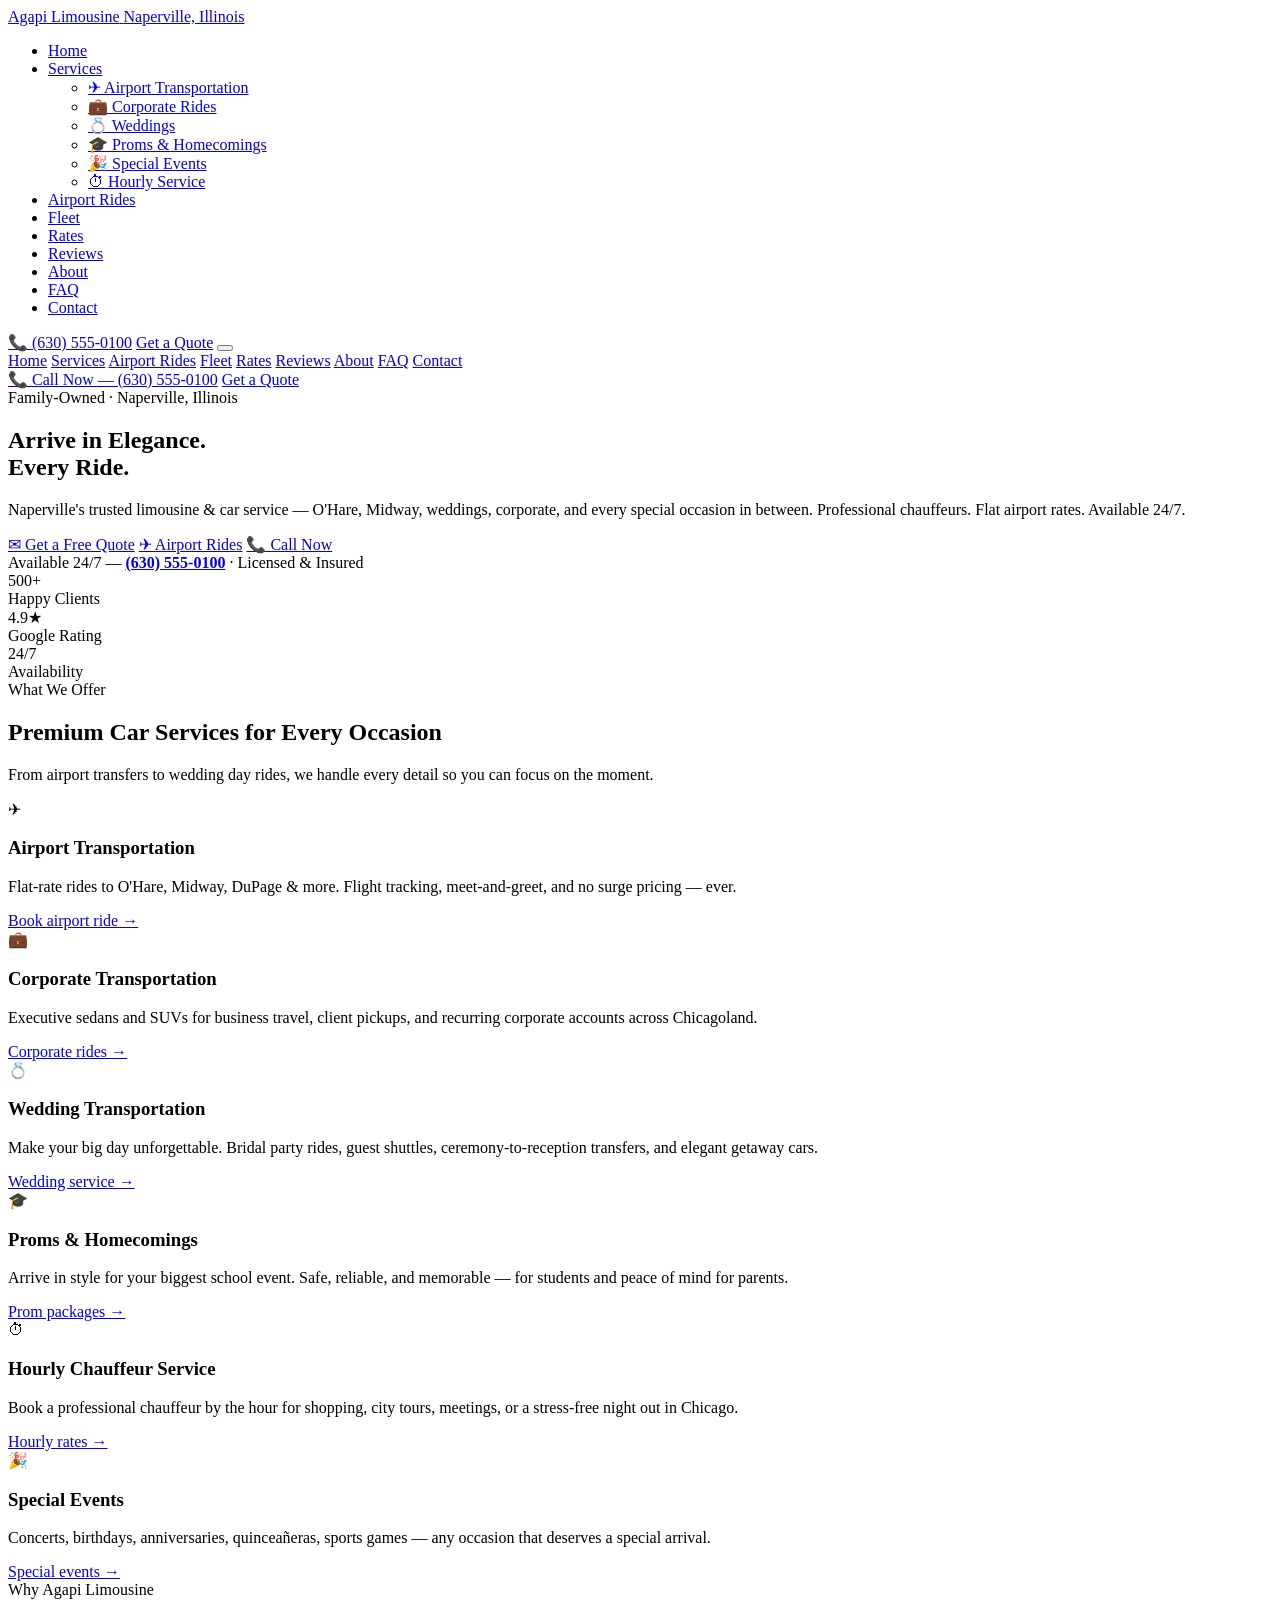
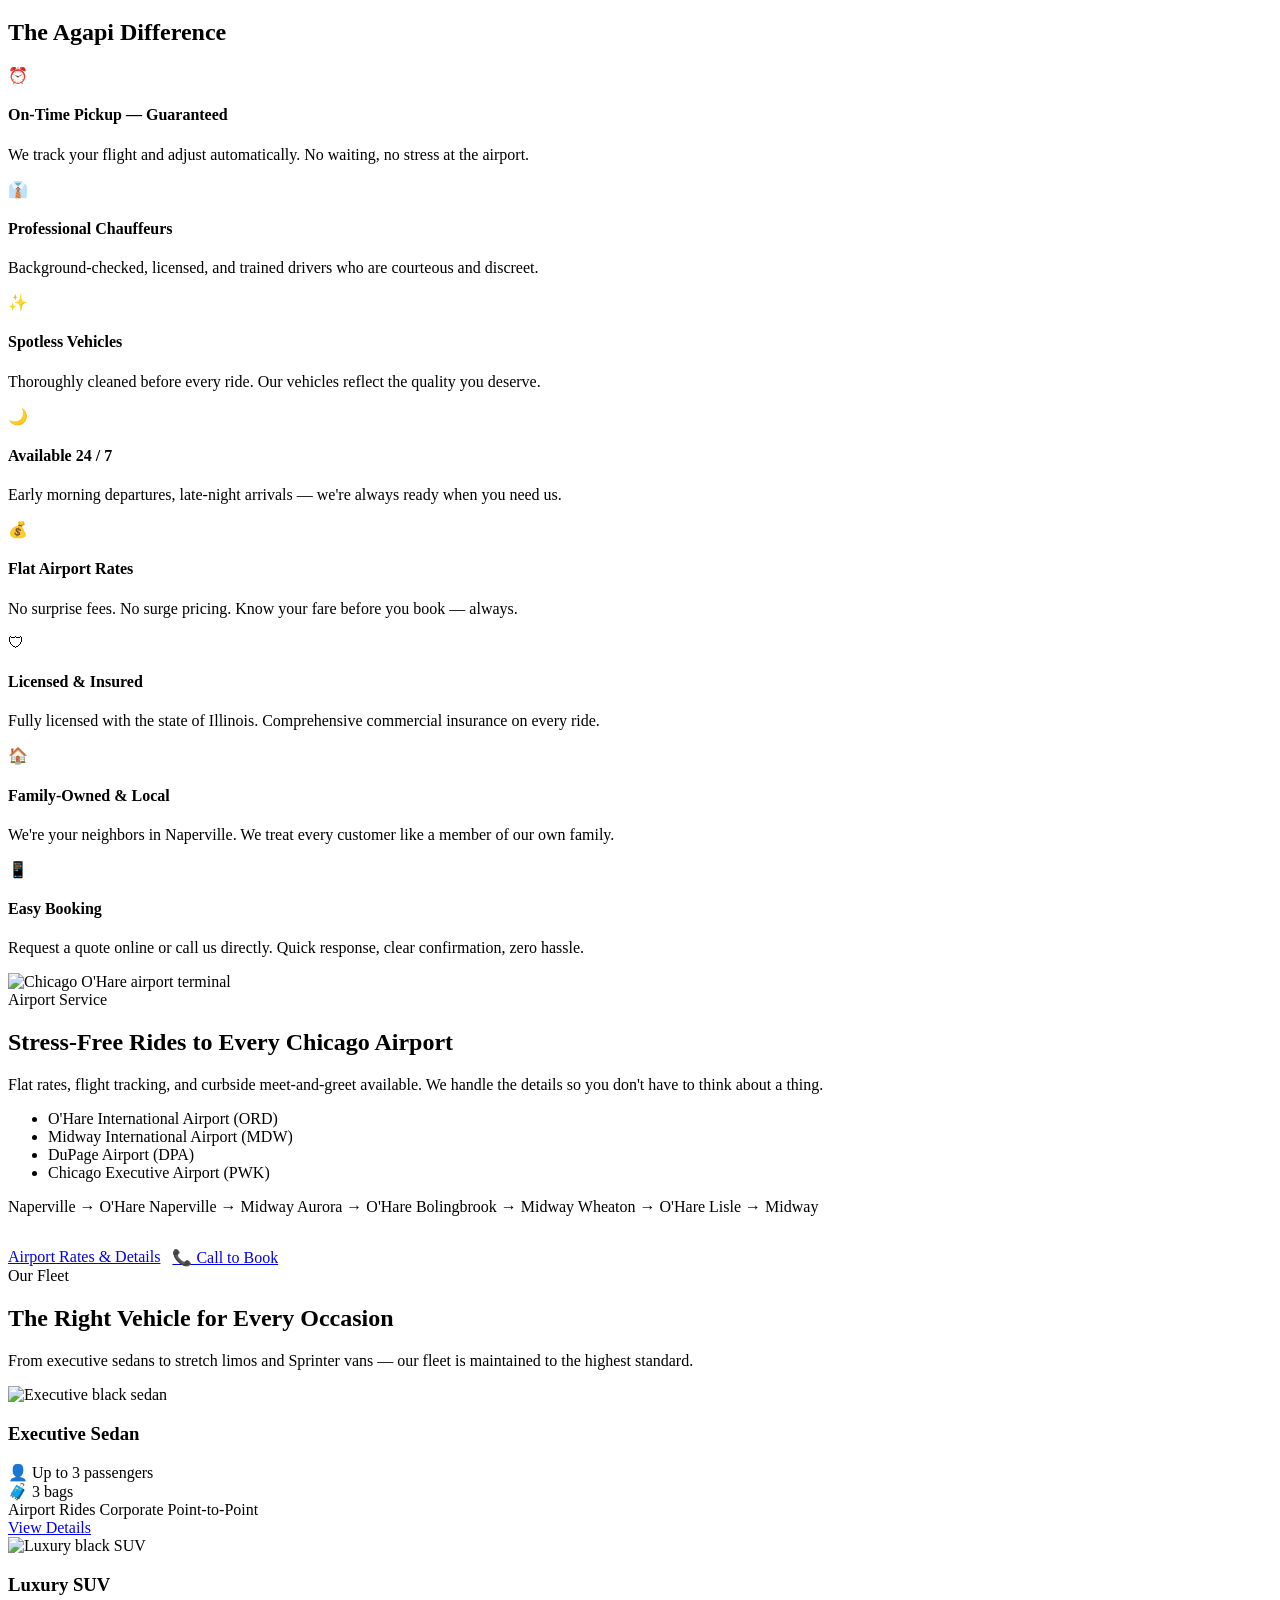
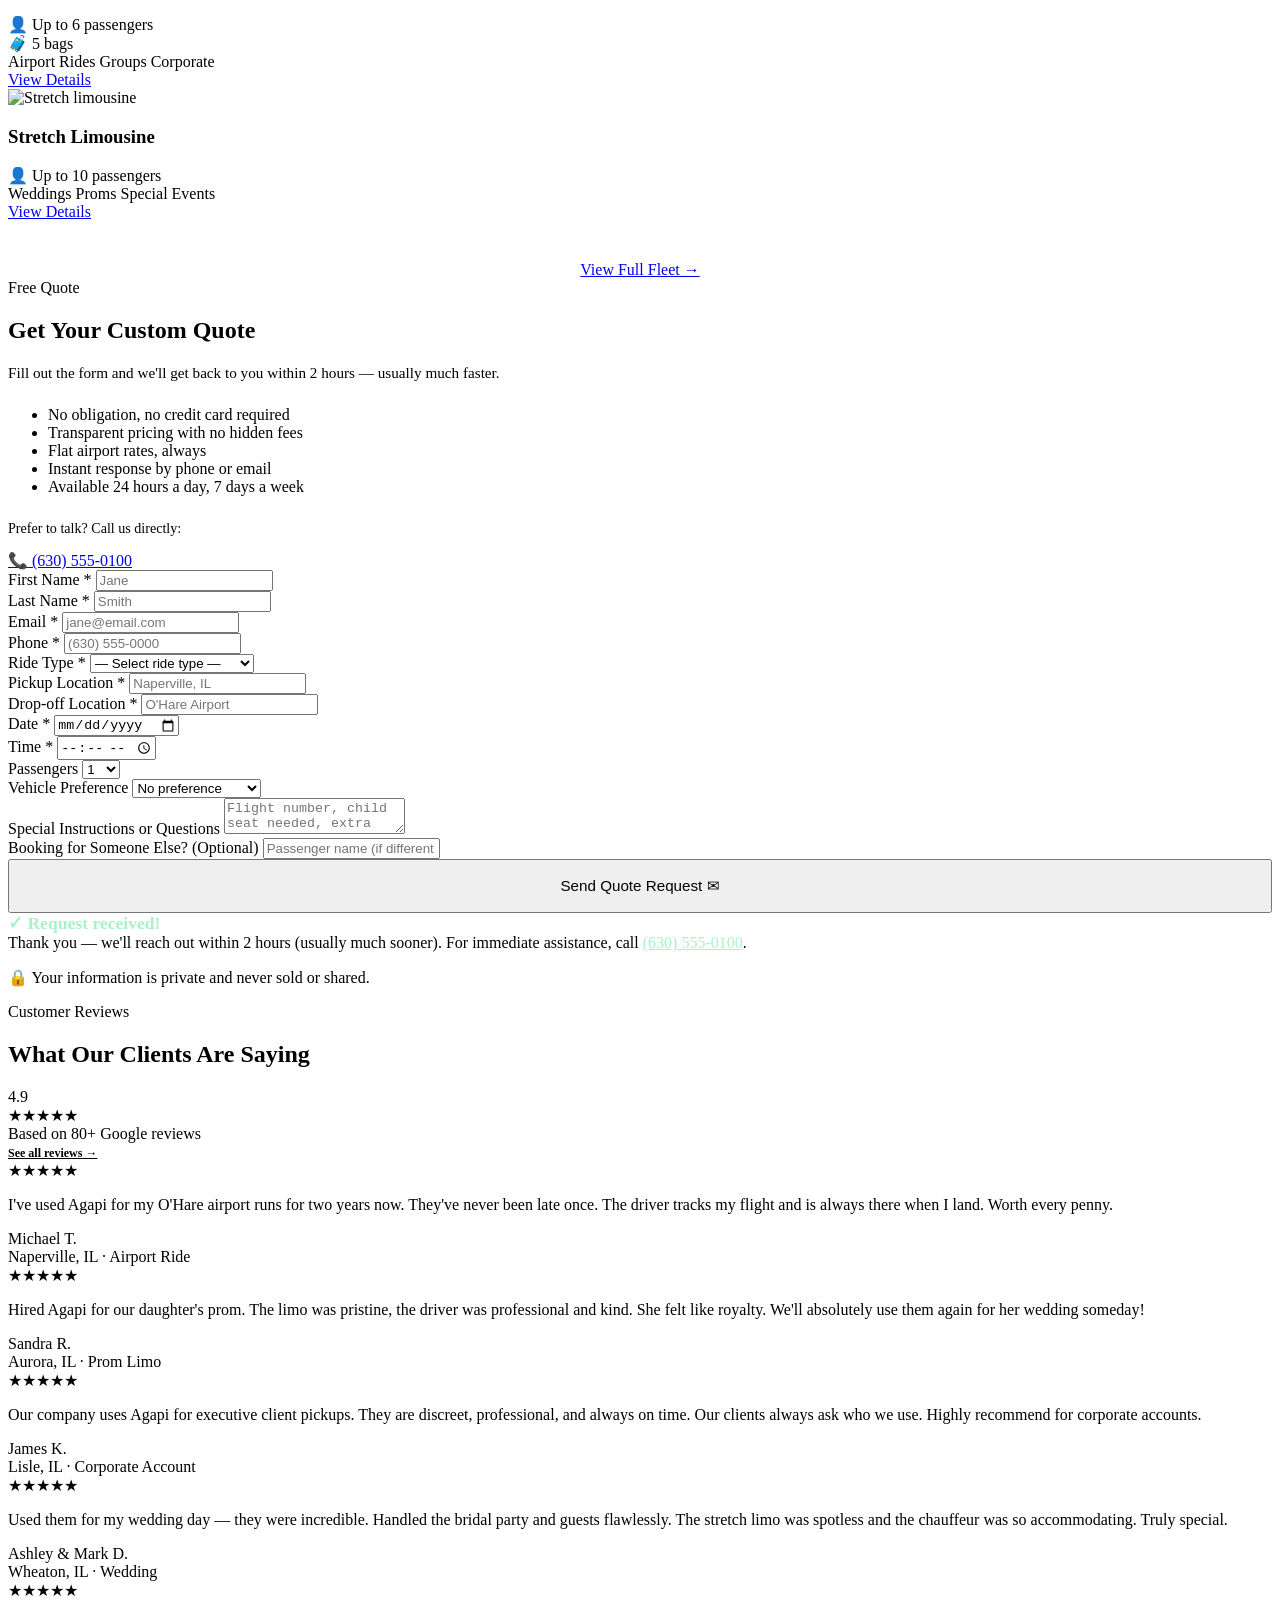
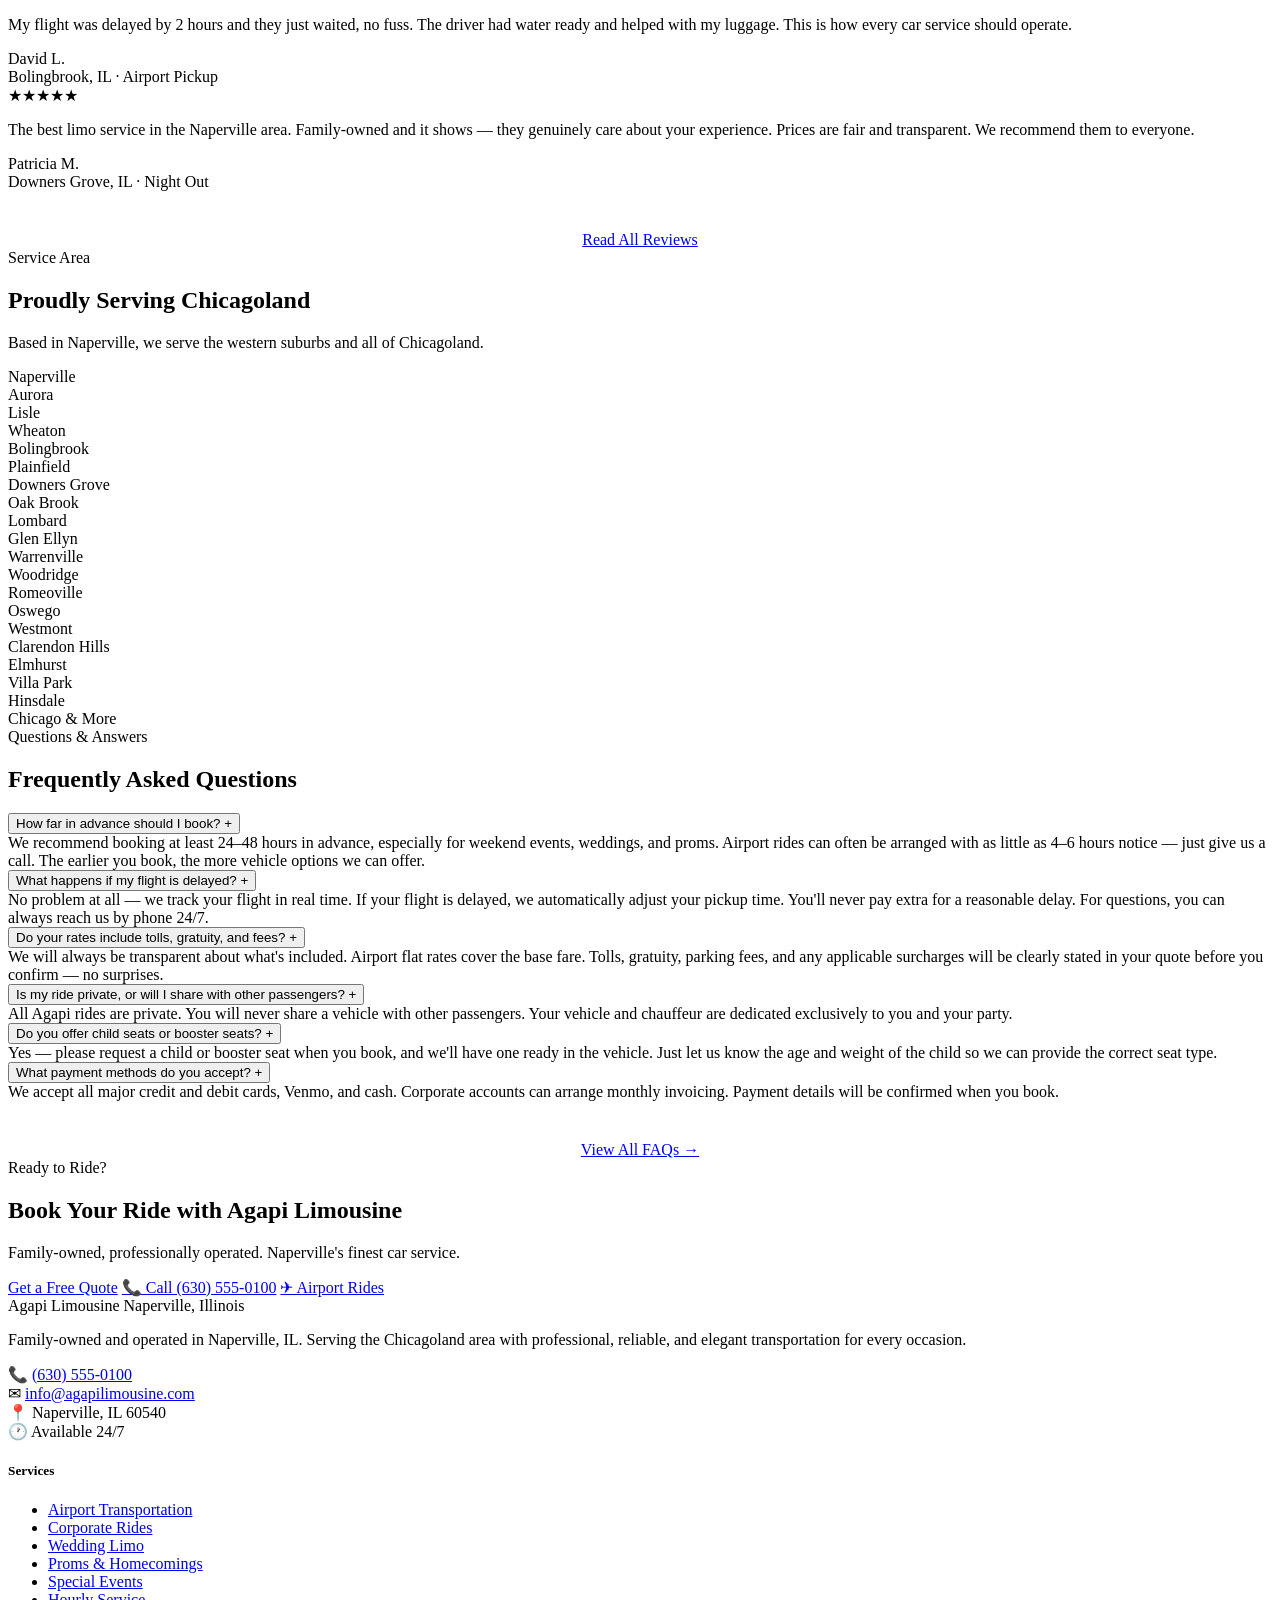
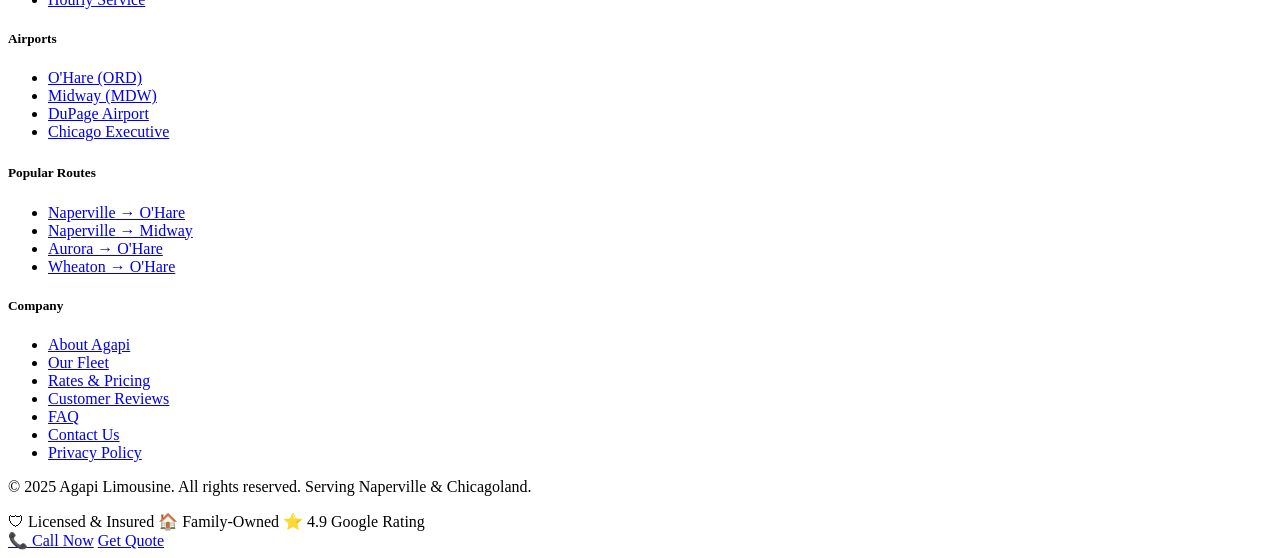
==== index.html @ ccac92eb "Upload Mockup Files" ====
<!DOCTYPE html>
<html lang="en">
<head>
  <meta charset="UTF-8">
  <meta name="viewport" content="width=device-width, initial-scale=1.0">
  <title>Agapi Limousine | Naperville's Premier Car Service &amp; Limo</title>
  <meta name="description" content="Agapi Limousine — Naperville's trusted family-owned car service. Airport rides, corporate transportation, weddings, proms &amp; more. Flat airport rates to O'Hare &amp; Midway. Call 24/7.">
  <meta name="keywords" content="Naperville limo service, Naperville car service, airport transportation Naperville, O'Hare limo, Midway limo, Chicago limousine, wedding limo, corporate car service">
  <link rel="canonical" href="https://agapilimousine.com/">
  <link rel="stylesheet" href="css/styles.css">
  <!-- Favicon placeholder -->
  <link rel="icon" type="image/svg+xml" href="data:image/svg+xml,<svg xmlns='http://www.w3.org/2000/svg' viewBox='0 0 100 100'><text y='.9em' font-size='90'>🚘</text></svg>">
  <!-- Schema.org Local Business -->
  <script type="application/ld+json">
  {
    "@context": "https://schema.org",
    "@type": "LocalBusiness",
    "name": "Agapi Limousine",
    "description": "Family-owned limousine and car service in Naperville, IL serving the Chicagoland area.",
    "url": "https://agapilimousine.com",
    "telephone": "+1-630-555-0100",
    "address": {
      "@type": "PostalAddress",
      "addressLocality": "Naperville",
      "addressRegion": "IL",
      "addressCountry": "US"
    },
    "areaServed": "Chicagoland",
    "priceRange": "$$",
    "openingHours": "Mo-Su 00:00-24:00"
  }
  </script>
</head>
<body>

<!-- ═══════════════════ HEADER / NAV ═══════════════════ -->
<header class="site-header" role="banner">
  <div class="container">
    <nav class="nav-inner" aria-label="Main navigation">
      <a href="index.html" class="nav-logo" aria-label="Agapi Limousine Home">
        <span class="nav-logo-name">Agapi Limousine</span>
        <span class="nav-logo-sub">Naperville, Illinois</span>
      </a>

      <ul class="nav-links" role="list">
        <li><a href="index.html" class="active">Home</a></li>
        <li class="has-dropdown">
          <a href="pages/services.html">Services</a>
          <ul class="dropdown" role="list">
            <li><a href="pages/airport.html">✈ Airport Transportation</a></li>
            <li><a href="pages/services.html#corporate">💼 Corporate Rides</a></li>
            <li><a href="pages/services.html#weddings">💍 Weddings</a></li>
            <li><a href="pages/services.html#proms">🎓 Proms &amp; Homecomings</a></li>
            <li><a href="pages/services.html#events">🎉 Special Events</a></li>
            <li><a href="pages/services.html#hourly">⏱ Hourly Service</a></li>
          </ul>
        </li>
        <li><a href="pages/airport.html">Airport Rides</a></li>
        <li><a href="pages/fleet.html">Fleet</a></li>
        <li><a href="pages/rates.html">Rates</a></li>
        <li><a href="pages/reviews.html">Reviews</a></li>
        <li><a href="pages/about.html">About</a></li>
        <li><a href="pages/faq.html">FAQ</a></li>
        <li><a href="pages/contact.html">Contact</a></li>
      </ul>

      <div class="nav-actions">
        <a href="tel:+16305550100" class="nav-phone" aria-label="Call Agapi Limousine">📞 (630) 555-0100</a>
        <a href="pages/rates.html" class="btn btn-gold btn-sm">Get a Quote</a>
        <button class="hamburger" aria-label="Open menu" aria-expanded="false">
          <span></span><span></span><span></span>
        </button>
      </div>
    </nav>
  </div>
</header>

<!-- Mobile Nav -->
<nav class="mobile-nav" aria-label="Mobile navigation">
  <a href="index.html">Home</a>
  <a href="pages/services.html">Services</a>
  <a href="pages/airport.html">Airport Rides</a>
  <a href="pages/fleet.html">Fleet</a>
  <a href="pages/rates.html">Rates</a>
  <a href="pages/reviews.html">Reviews</a>
  <a href="pages/about.html">About</a>
  <a href="pages/faq.html">FAQ</a>
  <a href="pages/contact.html">Contact</a>
  <div class="mobile-cta">
    <a href="tel:+16305550100" class="btn btn-call">📞 Call Now — (630) 555-0100</a>
    <a href="pages/rates.html" class="btn btn-gold">Get a Quote</a>
  </div>
</nav>


<!-- ═══════════════════ HERO ═══════════════════ -->
<main>
<section class="hero" aria-label="Hero">
  <div class="hero-bg" role="presentation" aria-hidden="true"></div>
  <div class="hero-noise" aria-hidden="true"></div>
  <div class="container">
    <div class="hero-content">
      <div class="hero-badge">Family-Owned · Naperville, Illinois</div>
      <h1>Arrive in <span>Elegance.</span><br>Every Ride.</h1>
      <p class="hero-subtitle">
        Naperville's trusted limousine &amp; car service — O'Hare, Midway, weddings, corporate, 
        and every special occasion in between. Professional chauffeurs. Flat airport rates. Available 24/7.
      </p>
      <div class="hero-ctas">
        <a href="pages/rates.html" class="btn btn-gold btn-lg">✉ Get a Free Quote</a>
        <a href="pages/airport.html" class="btn btn-outline btn-lg">✈ Airport Rides</a>
        <a href="tel:+16305550100" class="btn btn-ghost btn-lg">📞 Call Now</a>
      </div>
      <div class="hero-phone-bar">
        <span>Available 24/7 —</span>
        <a href="tel:+16305550100"><strong>(630) 555-0100</strong></a>
        <span>·</span>
        <span>Licensed &amp; Insured</span>
      </div>
    </div>

    <!-- Stats -->
    <div class="hero-stats" aria-label="Key statistics">
      <div class="stat-card">
        <div class="num">500+</div>
        <div class="label">Happy Clients</div>
      </div>
      <div class="stat-card">
        <div class="num">4.9★</div>
        <div class="label">Google Rating</div>
      </div>
      <div class="stat-card">
        <div class="num">24/7</div>
        <div class="label">Availability</div>
      </div>
    </div>
  </div>
</section>


<!-- ═══════════════════ SERVICES ═══════════════════ -->
<section id="services" aria-label="Services">
  <div class="container">
    <div class="section-header reveal">
      <span class="section-eyebrow">What We Offer</span>
      <h2 class="section-title">Premium <span class="gold">Car Services</span> for Every Occasion</h2>
      <div class="gold-divider"></div>
      <p class="section-subtitle">From airport transfers to wedding day rides, we handle every detail so you can focus on the moment.</p>
    </div>
    <div class="services-grid">
      <article class="service-card reveal reveal-delay-1">
        <div class="service-icon">✈</div>
        <h3>Airport Transportation</h3>
        <p>Flat-rate rides to O'Hare, Midway, DuPage &amp; more. Flight tracking, meet-and-greet, and no surge pricing — ever.</p>
        <a href="pages/airport.html" class="service-link">Book airport ride →</a>
      </article>
      <article class="service-card reveal reveal-delay-2">
        <div class="service-icon">💼</div>
        <h3>Corporate Transportation</h3>
        <p>Executive sedans and SUVs for business travel, client pickups, and recurring corporate accounts across Chicagoland.</p>
        <a href="pages/services.html#corporate" class="service-link">Corporate rides →</a>
      </article>
      <article class="service-card reveal reveal-delay-3">
        <div class="service-icon">💍</div>
        <h3>Wedding Transportation</h3>
        <p>Make your big day unforgettable. Bridal party rides, guest shuttles, ceremony-to-reception transfers, and elegant getaway cars.</p>
        <a href="pages/services.html#weddings" class="service-link">Wedding service →</a>
      </article>
      <article class="service-card reveal reveal-delay-1">
        <div class="service-icon">🎓</div>
        <h3>Proms &amp; Homecomings</h3>
        <p>Arrive in style for your biggest school event. Safe, reliable, and memorable — for students and peace of mind for parents.</p>
        <a href="pages/services.html#proms" class="service-link">Prom packages →</a>
      </article>
      <article class="service-card reveal reveal-delay-2">
        <div class="service-icon">⏱</div>
        <h3>Hourly Chauffeur Service</h3>
        <p>Book a professional chauffeur by the hour for shopping, city tours, meetings, or a stress-free night out in Chicago.</p>
        <a href="pages/services.html#hourly" class="service-link">Hourly rates →</a>
      </article>
      <article class="service-card reveal reveal-delay-3">
        <div class="service-icon">🎉</div>
        <h3>Special Events</h3>
        <p>Concerts, birthdays, anniversaries, quinceañeras, sports games — any occasion that deserves a special arrival.</p>
        <a href="pages/services.html#events" class="service-link">Special events →</a>
      </article>
    </div>
  </div>
</section>


<!-- ═══════════════════ TRUST SECTION ═══════════════════ -->
<section class="trust-section" aria-label="Why choose Agapi">
  <div class="container">
    <div class="section-header center reveal">
      <span class="section-eyebrow">Why Agapi Limousine</span>
      <h2 class="section-title">The Agapi <span class="gold">Difference</span></h2>
      <div class="gold-divider center"></div>
    </div>
    <div class="trust-grid">
      <div class="trust-item reveal reveal-delay-1">
        <div class="trust-icon">⏰</div>
        <div>
          <h4>On-Time Pickup — Guaranteed</h4>
          <p>We track your flight and adjust automatically. No waiting, no stress at the airport.</p>
        </div>
      </div>
      <div class="trust-item reveal reveal-delay-2">
        <div class="trust-icon">👔</div>
        <div>
          <h4>Professional Chauffeurs</h4>
          <p>Background-checked, licensed, and trained drivers who are courteous and discreet.</p>
        </div>
      </div>
      <div class="trust-item reveal reveal-delay-3">
        <div class="trust-icon">✨</div>
        <div>
          <h4>Spotless Vehicles</h4>
          <p>Thoroughly cleaned before every ride. Our vehicles reflect the quality you deserve.</p>
        </div>
      </div>
      <div class="trust-item reveal reveal-delay-1">
        <div class="trust-icon">🌙</div>
        <div>
          <h4>Available 24 / 7</h4>
          <p>Early morning departures, late-night arrivals — we're always ready when you need us.</p>
        </div>
      </div>
      <div class="trust-item reveal reveal-delay-2">
        <div class="trust-icon">💰</div>
        <div>
          <h4>Flat Airport Rates</h4>
          <p>No surprise fees. No surge pricing. Know your fare before you book — always.</p>
        </div>
      </div>
      <div class="trust-item reveal reveal-delay-3">
        <div class="trust-icon">🛡</div>
        <div>
          <h4>Licensed &amp; Insured</h4>
          <p>Fully licensed with the state of Illinois. Comprehensive commercial insurance on every ride.</p>
        </div>
      </div>
      <div class="trust-item reveal reveal-delay-1">
        <div class="trust-icon">🏠</div>
        <div>
          <h4>Family-Owned &amp; Local</h4>
          <p>We're your neighbors in Naperville. We treat every customer like a member of our own family.</p>
        </div>
      </div>
      <div class="trust-item reveal reveal-delay-2">
        <div class="trust-icon">📱</div>
        <div>
          <h4>Easy Booking</h4>
          <p>Request a quote online or call us directly. Quick response, clear confirmation, zero hassle.</p>
        </div>
      </div>
    </div>
  </div>
</section>


<!-- ═══════════════════ AIRPORT HIGHLIGHT ═══════════════════ -->
<section id="airport" aria-label="Airport transportation">
  <div class="container">
    <div class="airport-split">
      <div class="airport-visual reveal">
        <img src="https://images.unsplash.com/photo-1488085061387-422e29b40080?w=800&q=80" alt="Chicago O'Hare airport terminal" loading="lazy">
        <div class="airport-visual-overlay"></div>
      </div>
      <div class="reveal reveal-delay-2">
        <span class="section-eyebrow">Airport Service</span>
        <h2 class="section-title">Stress-Free Rides to <span class="gold">Every Chicago Airport</span></h2>
        <div class="gold-divider"></div>
        <p style="color:var(--text-muted); margin-bottom:1rem;">Flat rates, flight tracking, and curbside meet-and-greet available. We handle the details so you don't have to think about a thing.</p>
        <ul class="airports-list" role="list" aria-label="Airports we serve">
          <li>O'Hare International Airport (ORD)</li>
          <li>Midway International Airport (MDW)</li>
          <li>DuPage Airport (DPA)</li>
          <li>Chicago Executive Airport (PWK)</li>
        </ul>
        <div class="route-chips" aria-label="Popular routes">
          <span class="route-chip">Naperville → O'Hare</span>
          <span class="route-chip">Naperville → Midway</span>
          <span class="route-chip">Aurora → O'Hare</span>
          <span class="route-chip">Bolingbrook → Midway</span>
          <span class="route-chip">Wheaton → O'Hare</span>
          <span class="route-chip">Lisle → Midway</span>
        </div>
        <div style="margin-top:2rem; display:flex; gap:12px; flex-wrap:wrap;">
          <a href="pages/airport.html" class="btn btn-gold">Airport Rates &amp; Details</a>
          <a href="tel:+16305550100" class="btn btn-outline">📞 Call to Book</a>
        </div>
      </div>
    </div>
  </div>
</section>


<!-- ═══════════════════ FLEET PREVIEW ═══════════════════ -->
<section id="fleet" style="background:var(--navy-mid);" aria-label="Our fleet">
  <div class="container">
    <div class="section-header center reveal">
      <span class="section-eyebrow">Our Fleet</span>
      <h2 class="section-title">The Right Vehicle for <span class="gold">Every Occasion</span></h2>
      <div class="gold-divider center"></div>
      <p class="section-subtitle">From executive sedans to stretch limos and Sprinter vans — our fleet is maintained to the highest standard.</p>
    </div>
    <div class="fleet-grid">
      <article class="fleet-card reveal reveal-delay-1">
        <div class="fleet-image">
          <img src="https://images.unsplash.com/photo-1605559424843-9e4c228bf1c2?w=600&q=75" alt="Executive black sedan" loading="lazy">
        </div>
        <div class="fleet-body">
          <h3>Executive Sedan</h3>
          <div class="fleet-capacity">
            <div class="fleet-cap-item">👤 Up to <span>3</span> passengers</div>
            <div class="fleet-cap-item">🧳 <span>3</span> bags</div>
          </div>
          <div class="fleet-uses">
            <span class="fleet-use-tag">Airport Rides</span>
            <span class="fleet-use-tag">Corporate</span>
            <span class="fleet-use-tag">Point-to-Point</span>
          </div>
          <a href="pages/fleet.html" class="btn btn-outline btn-sm">View Details</a>
        </div>
      </article>
      <article class="fleet-card reveal reveal-delay-2">
        <div class="fleet-image">
          <img src="https://images.unsplash.com/photo-1519641471654-76ce0107ad1b?w=600&q=75" alt="Luxury black SUV" loading="lazy">
        </div>
        <div class="fleet-body">
          <h3>Luxury SUV</h3>
          <div class="fleet-capacity">
            <div class="fleet-cap-item">👤 Up to <span>6</span> passengers</div>
            <div class="fleet-cap-item">🧳 <span>5</span> bags</div>
          </div>
          <div class="fleet-uses">
            <span class="fleet-use-tag">Airport Rides</span>
            <span class="fleet-use-tag">Groups</span>
            <span class="fleet-use-tag">Corporate</span>
          </div>
          <a href="pages/fleet.html" class="btn btn-outline btn-sm">View Details</a>
        </div>
      </article>
      <article class="fleet-card reveal reveal-delay-3">
        <div class="fleet-image">
          <img src="https://images.unsplash.com/photo-1508739773434-c26b3d09e071?w=600&q=75" alt="Stretch limousine" loading="lazy">
        </div>
        <div class="fleet-body">
          <h3>Stretch Limousine</h3>
          <div class="fleet-capacity">
            <div class="fleet-cap-item">👤 Up to <span>10</span> passengers</div>
          </div>
          <div class="fleet-uses">
            <span class="fleet-use-tag">Weddings</span>
            <span class="fleet-use-tag">Proms</span>
            <span class="fleet-use-tag">Special Events</span>
          </div>
          <a href="pages/fleet.html" class="btn btn-outline btn-sm">View Details</a>
        </div>
      </article>
    </div>
    <div style="text-align:center; margin-top:2.5rem;" class="reveal">
      <a href="pages/fleet.html" class="btn btn-outline">View Full Fleet →</a>
    </div>
  </div>
</section>


<!-- ═══════════════════ QUOTE FORM ═══════════════════ -->
<section class="quote-section" id="quote" aria-label="Request a quote">
  <div class="container">
    <div class="quote-inner">
      <div class="reveal">
        <span class="section-eyebrow">Free Quote</span>
        <h2 class="section-title">Get Your <span class="gold">Custom Quote</span></h2>
        <div class="gold-divider"></div>
        <p style="color:var(--text-muted); margin-bottom:1.5rem; font-size:0.95rem;">Fill out the form and we'll get back to you within 2 hours — usually much faster.</p>
        <ul class="quote-bullets" role="list">
          <li>No obligation, no credit card required</li>
          <li>Transparent pricing with no hidden fees</li>
          <li>Flat airport rates, always</li>
          <li>Instant response by phone or email</li>
          <li>Available 24 hours a day, 7 days a week</li>
        </ul>
        <p style="margin-top:1.5rem; font-size:0.88rem; color:var(--text-muted);">Prefer to talk? Call us directly:</p>
        <a href="tel:+16305550100" class="btn btn-call" style="margin-top:8px;">📞 (630) 555-0100</a>
      </div>
      <div class="reveal reveal-delay-2">
        <div class="form-card">
          <form id="quoteForm" novalidate aria-label="Quote request form">
            <div class="form-grid">
              <div class="form-group">
                <label for="fname">First Name <span class="form-required">*</span></label>
                <input type="text" id="fname" name="First Name" required placeholder="Jane" autocomplete="given-name">
              </div>
              <div class="form-group">
                <label for="lname">Last Name <span class="form-required">*</span></label>
                <input type="text" id="lname" name="Last Name" required placeholder="Smith" autocomplete="family-name">
              </div>
              <div class="form-group">
                <label for="email">Email <span class="form-required">*</span></label>
                <input type="email" id="email" name="Email" required placeholder="jane@email.com" autocomplete="email">
              </div>
              <div class="form-group">
                <label for="phone">Phone <span class="form-required">*</span></label>
                <input type="tel" id="phone" name="Phone" required placeholder="(630) 555-0000" autocomplete="tel">
              </div>
              <div class="form-group full">
                <label for="ridetype">Ride Type <span class="form-required">*</span></label>
                <select id="ridetype" name="Ride Type" required>
                  <option value="">— Select ride type —</option>
                  <option>Airport Pickup</option>
                  <option>Airport Drop-off</option>
                  <option>Wedding Transportation</option>
                  <option>Prom / Homecoming</option>
                  <option>Corporate / Business</option>
                  <option>Hourly Service</option>
                  <option>Special Event</option>
                  <option>Point-to-Point</option>
                </select>
              </div>
              <div class="form-group">
                <label for="pickup">Pickup Location <span class="form-required">*</span></label>
                <input type="text" id="pickup" name="Pickup Location" required placeholder="Naperville, IL">
              </div>
              <div class="form-group">
                <label for="dropoff">Drop-off Location <span class="form-required">*</span></label>
                <input type="text" id="dropoff" name="Drop-off Location" required placeholder="O'Hare Airport">
              </div>
              <div class="form-group">
                <label for="date">Date <span class="form-required">*</span></label>
                <input type="date" id="date" name="Date" required>
              </div>
              <div class="form-group">
                <label for="time">Time <span class="form-required">*</span></label>
                <input type="time" id="time" name="Time" required>
              </div>
              <div class="form-group">
                <label for="passengers">Passengers</label>
                <select id="passengers" name="Passengers">
                  <option>1</option><option>2</option><option>3</option>
                  <option>4</option><option>5</option><option>6</option>
                  <option>7+</option>
                </select>
              </div>
              <div class="form-group">
                <label for="vehicle">Vehicle Preference</label>
                <select id="vehicle" name="Vehicle">
                  <option value="">No preference</option>
                  <option>Executive Sedan</option>
                  <option>Luxury SUV</option>
                  <option>Stretch Limousine</option>
                  <option>Sprinter Van</option>
                  <option>Party Bus</option>
                </select>
              </div>
              <div class="form-group full">
                <label for="notes">Special Instructions or Questions</label>
                <textarea id="notes" name="Notes" placeholder="Flight number, child seat needed, extra luggage, booking for someone else…"></textarea>
              </div>
              <div class="form-group full">
                <label for="bookfor">Booking for Someone Else? (Optional)</label>
                <input type="text" id="bookfor" name="Booking For" placeholder="Passenger name (if different from above)">
              </div>
              <div class="form-group full">
                <button type="submit" class="btn btn-gold" style="width:100%; justify-content:center; font-size:0.95rem; padding:16px;">
                  Send Quote Request ✉
                </button>
              </div>
            </div>
          </form>
          <div id="formSuccess" class="form-success" role="alert">
            <strong style="color:#a7f3c5; font-size:1.1rem;">✓ Request received!</strong><br>
            Thank you — we'll reach out within 2 hours (usually much sooner). For immediate assistance, call <a href="tel:+16305550100" style="color:#a7f3c5;">(630) 555-0100</a>.
          </div>
          <p class="form-note">🔒 Your information is private and never sold or shared.</p>
        </div>
      </div>
    </div>
  </div>
</section>


<!-- ═══════════════════ REVIEWS ═══════════════════ -->
<section id="reviews" aria-label="Customer reviews">
  <div class="container">
    <div class="reviews-header-bar">
      <div class="reveal">
        <span class="section-eyebrow">Customer Reviews</span>
        <h2 class="section-title">What Our Clients <span class="gold">Are Saying</span></h2>
        <div class="gold-divider"></div>
      </div>
      <div class="rating-badge reveal reveal-delay-2">
        <div class="rating-score">4.9</div>
        <div>
          <div class="rating-stars">★★★★★</div>
          <div class="rating-count">Based on 80+ Google reviews</div>
          <a href="pages/reviews.html" style="font-size:0.75rem; color:var(--gold); font-weight:600;">See all reviews →</a>
        </div>
      </div>
    </div>
    <div class="reviews-grid">
      <article class="review-card reveal reveal-delay-1">
        <div class="stars">★★★★★</div>
        <p class="review-text">I've used Agapi for my O'Hare airport runs for two years now. They've never been late once. The driver tracks my flight and is always there when I land. Worth every penny.</p>
        <div class="reviewer-name">Michael T.</div>
        <div class="reviewer-meta">Naperville, IL · Airport Ride</div>
      </article>
      <article class="review-card reveal reveal-delay-2">
        <div class="stars">★★★★★</div>
        <p class="review-text">Hired Agapi for our daughter's prom. The limo was pristine, the driver was professional and kind. She felt like royalty. We'll absolutely use them again for her wedding someday!</p>
        <div class="reviewer-name">Sandra R.</div>
        <div class="reviewer-meta">Aurora, IL · Prom Limo</div>
      </article>
      <article class="review-card reveal reveal-delay-3">
        <div class="stars">★★★★★</div>
        <p class="review-text">Our company uses Agapi for executive client pickups. They are discreet, professional, and always on time. Our clients always ask who we use. Highly recommend for corporate accounts.</p>
        <div class="reviewer-name">James K.</div>
        <div class="reviewer-meta">Lisle, IL · Corporate Account</div>
      </article>
      <article class="review-card reveal reveal-delay-1">
        <div class="stars">★★★★★</div>
        <p class="review-text">Used them for my wedding day — they were incredible. Handled the bridal party and guests flawlessly. The stretch limo was spotless and the chauffeur was so accommodating. Truly special.</p>
        <div class="reviewer-name">Ashley &amp; Mark D.</div>
        <div class="reviewer-meta">Wheaton, IL · Wedding</div>
      </article>
      <article class="review-card reveal reveal-delay-2">
        <div class="stars">★★★★★</div>
        <p class="review-text">My flight was delayed by 2 hours and they just waited, no fuss. The driver had water ready and helped with my luggage. This is how every car service should operate.</p>
        <div class="reviewer-name">David L.</div>
        <div class="reviewer-meta">Bolingbrook, IL · Airport Pickup</div>
      </article>
      <article class="review-card reveal reveal-delay-3">
        <div class="stars">★★★★★</div>
        <p class="review-text">The best limo service in the Naperville area. Family-owned and it shows — they genuinely care about your experience. Prices are fair and transparent. We recommend them to everyone.</p>
        <div class="reviewer-name">Patricia M.</div>
        <div class="reviewer-meta">Downers Grove, IL · Night Out</div>
      </article>
    </div>
    <div style="text-align:center; margin-top:2.5rem;" class="reveal">
      <a href="pages/reviews.html" class="btn btn-outline">Read All Reviews</a>
    </div>
  </div>
</section>


<!-- ═══════════════════ SERVICE AREA ═══════════════════ -->
<section class="area-section" aria-label="Service area">
  <div class="container">
    <div class="section-header center reveal">
      <span class="section-eyebrow">Service Area</span>
      <h2 class="section-title">Proudly Serving <span class="gold">Chicagoland</span></h2>
      <div class="gold-divider center"></div>
      <p class="section-subtitle">Based in Naperville, we serve the western suburbs and all of Chicagoland.</p>
    </div>
    <div class="area-grid reveal">
      <div class="area-chip">Naperville</div>
      <div class="area-chip">Aurora</div>
      <div class="area-chip">Lisle</div>
      <div class="area-chip">Wheaton</div>
      <div class="area-chip">Bolingbrook</div>
      <div class="area-chip">Plainfield</div>
      <div class="area-chip">Downers Grove</div>
      <div class="area-chip">Oak Brook</div>
      <div class="area-chip">Lombard</div>
      <div class="area-chip">Glen Ellyn</div>
      <div class="area-chip">Warrenville</div>
      <div class="area-chip">Woodridge</div>
      <div class="area-chip">Romeoville</div>
      <div class="area-chip">Oswego</div>
      <div class="area-chip">Westmont</div>
      <div class="area-chip">Clarendon Hills</div>
      <div class="area-chip">Elmhurst</div>
      <div class="area-chip">Villa Park</div>
      <div class="area-chip">Hinsdale</div>
      <div class="area-chip">Chicago &amp; More</div>
    </div>
  </div>
</section>


<!-- ═══════════════════ FAQ PREVIEW ═══════════════════ -->
<section id="faq" aria-label="Frequently asked questions">
  <div class="container">
    <div class="section-header center reveal">
      <span class="section-eyebrow">Questions &amp; Answers</span>
      <h2 class="section-title">Frequently Asked <span class="gold">Questions</span></h2>
      <div class="gold-divider center"></div>
    </div>
    <div class="faq-list" role="list">

      <div class="faq-item reveal" role="listitem">
        <button class="faq-question" aria-expanded="false">
          How far in advance should I book?
          <span class="faq-icon" aria-hidden="true">+</span>
        </button>
        <div class="faq-answer" aria-hidden="true">
          <div class="faq-answer-inner">We recommend booking at least 24–48 hours in advance, especially for weekend events, weddings, and proms. Airport rides can often be arranged with as little as 4–6 hours notice — just give us a call. The earlier you book, the more vehicle options we can offer.</div>
        </div>
      </div>

      <div class="faq-item reveal" role="listitem">
        <button class="faq-question" aria-expanded="false">
          What happens if my flight is delayed?
          <span class="faq-icon" aria-hidden="true">+</span>
        </button>
        <div class="faq-answer" aria-hidden="true">
          <div class="faq-answer-inner">No problem at all — we track your flight in real time. If your flight is delayed, we automatically adjust your pickup time. You'll never pay extra for a reasonable delay. For questions, you can always reach us by phone 24/7.</div>
        </div>
      </div>

      <div class="faq-item reveal" role="listitem">
        <button class="faq-question" aria-expanded="false">
          Do your rates include tolls, gratuity, and fees?
          <span class="faq-icon" aria-hidden="true">+</span>
        </button>
        <div class="faq-answer" aria-hidden="true">
          <div class="faq-answer-inner">We will always be transparent about what's included. Airport flat rates cover the base fare. Tolls, gratuity, parking fees, and any applicable surcharges will be clearly stated in your quote before you confirm — no surprises.</div>
        </div>
      </div>

      <div class="faq-item reveal" role="listitem">
        <button class="faq-question" aria-expanded="false">
          Is my ride private, or will I share with other passengers?
          <span class="faq-icon" aria-hidden="true">+</span>
        </button>
        <div class="faq-answer" aria-hidden="true">
          <div class="faq-answer-inner">All Agapi rides are private. You will never share a vehicle with other passengers. Your vehicle and chauffeur are dedicated exclusively to you and your party.</div>
        </div>
      </div>

      <div class="faq-item reveal" role="listitem">
        <button class="faq-question" aria-expanded="false">
          Do you offer child seats or booster seats?
          <span class="faq-icon" aria-hidden="true">+</span>
        </button>
        <div class="faq-answer" aria-hidden="true">
          <div class="faq-answer-inner">Yes — please request a child or booster seat when you book, and we'll have one ready in the vehicle. Just let us know the age and weight of the child so we can provide the correct seat type.</div>
        </div>
      </div>

      <div class="faq-item reveal" role="listitem">
        <button class="faq-question" aria-expanded="false">
          What payment methods do you accept?
          <span class="faq-icon" aria-hidden="true">+</span>
        </button>
        <div class="faq-answer" aria-hidden="true">
          <div class="faq-answer-inner">We accept all major credit and debit cards, Venmo, and cash. Corporate accounts can arrange monthly invoicing. Payment details will be confirmed when you book.</div>
        </div>
      </div>

    </div>
    <div style="text-align:center; margin-top:2.5rem;" class="reveal">
      <a href="pages/faq.html" class="btn btn-outline">View All FAQs →</a>
    </div>
  </div>
</section>


<!-- ═══════════════════ CTA BANNER ═══════════════════ -->
<div class="cta-banner reveal" aria-label="Call to action">
  <div class="container">
    <span class="section-eyebrow">Ready to Ride?</span>
    <h2>Book Your Ride with <span class="gold">Agapi Limousine</span></h2>
    <p>Family-owned, professionally operated. Naperville's finest car service.</p>
    <div class="cta-banner-btns">
      <a href="pages/rates.html" class="btn btn-gold btn-lg">Get a Free Quote</a>
      <a href="tel:+16305550100" class="btn btn-call btn-lg">📞 Call (630) 555-0100</a>
      <a href="pages/airport.html" class="btn btn-outline btn-lg">✈ Airport Rides</a>
    </div>
  </div>
</div>

</main>


<!-- ═══════════════════ FOOTER ═══════════════════ -->
<footer class="site-footer" role="contentinfo">
  <div class="container">
    <div class="footer-grid">
      <div class="footer-brand">
        <div class="nav-logo" style="margin-bottom:1rem;">
          <span class="nav-logo-name">Agapi Limousine</span>
          <span class="nav-logo-sub">Naperville, Illinois</span>
        </div>
        <p>Family-owned and operated in Naperville, IL. Serving the Chicagoland area with professional, reliable, and elegant transportation for every occasion.</p>
        <div>
          <div class="footer-contact-item">📞 <a href="tel:+16305550100">(630) 555-0100</a></div>
          <div class="footer-contact-item">✉ <a href="mailto:info@agapilimousine.com">info@agapilimousine.com</a></div>
          <div class="footer-contact-item">📍 Naperville, IL 60540</div>
          <div class="footer-contact-item">🕐 Available 24/7</div>
        </div>
      </div>
      <div class="footer-col">
        <h5>Services</h5>
        <ul>
          <li><a href="pages/airport.html">Airport Transportation</a></li>
          <li><a href="pages/services.html#corporate">Corporate Rides</a></li>
          <li><a href="pages/services.html#weddings">Wedding Limo</a></li>
          <li><a href="pages/services.html#proms">Proms &amp; Homecomings</a></li>
          <li><a href="pages/services.html#events">Special Events</a></li>
          <li><a href="pages/services.html#hourly">Hourly Service</a></li>
        </ul>
      </div>
      <div class="footer-col">
        <h5>Airports</h5>
        <ul>
          <li><a href="pages/airport.html#ohare">O'Hare (ORD)</a></li>
          <li><a href="pages/airport.html#midway">Midway (MDW)</a></li>
          <li><a href="pages/airport.html#dupage">DuPage Airport</a></li>
          <li><a href="pages/airport.html#executive">Chicago Executive</a></li>
        </ul>
        <h5 style="margin-top:1.5rem;">Popular Routes</h5>
        <ul>
          <li><a href="pages/airport.html">Naperville → O'Hare</a></li>
          <li><a href="pages/airport.html">Naperville → Midway</a></li>
          <li><a href="pages/airport.html">Aurora → O'Hare</a></li>
          <li><a href="pages/airport.html">Wheaton → O'Hare</a></li>
        </ul>
      </div>
      <div class="footer-col">
        <h5>Company</h5>
        <ul>
          <li><a href="pages/about.html">About Agapi</a></li>
          <li><a href="pages/fleet.html">Our Fleet</a></li>
          <li><a href="pages/rates.html">Rates &amp; Pricing</a></li>
          <li><a href="pages/reviews.html">Customer Reviews</a></li>
          <li><a href="pages/faq.html">FAQ</a></li>
          <li><a href="pages/contact.html">Contact Us</a></li>
          <li><a href="pages/privacy.html">Privacy Policy</a></li>
        </ul>
      </div>
    </div>
    <div class="footer-bottom">
      <p>© 2025 Agapi Limousine. All rights reserved. Serving Naperville &amp; Chicagoland.</p>
      <div class="footer-badges">
        <span class="badge">🛡 Licensed &amp; Insured</span>
        <span class="badge">🏠 Family-Owned</span>
        <span class="badge">⭐ 4.9 Google Rating</span>
      </div>
    </div>
  </div>
</footer>


<!-- Sticky mobile phone bar -->
<div class="sticky-phone-bar" style="justify-content:center;" aria-label="Quick contact">
  <a href="tel:+16305550100" class="btn btn-call" style="flex:1; justify-content:center;">📞 Call Now</a>
  <a href="#quote" class="btn btn-gold" style="flex:1; justify-content:center;">Get Quote</a>
</div>

<script src="js/main.js"></script>
</body>
</html>
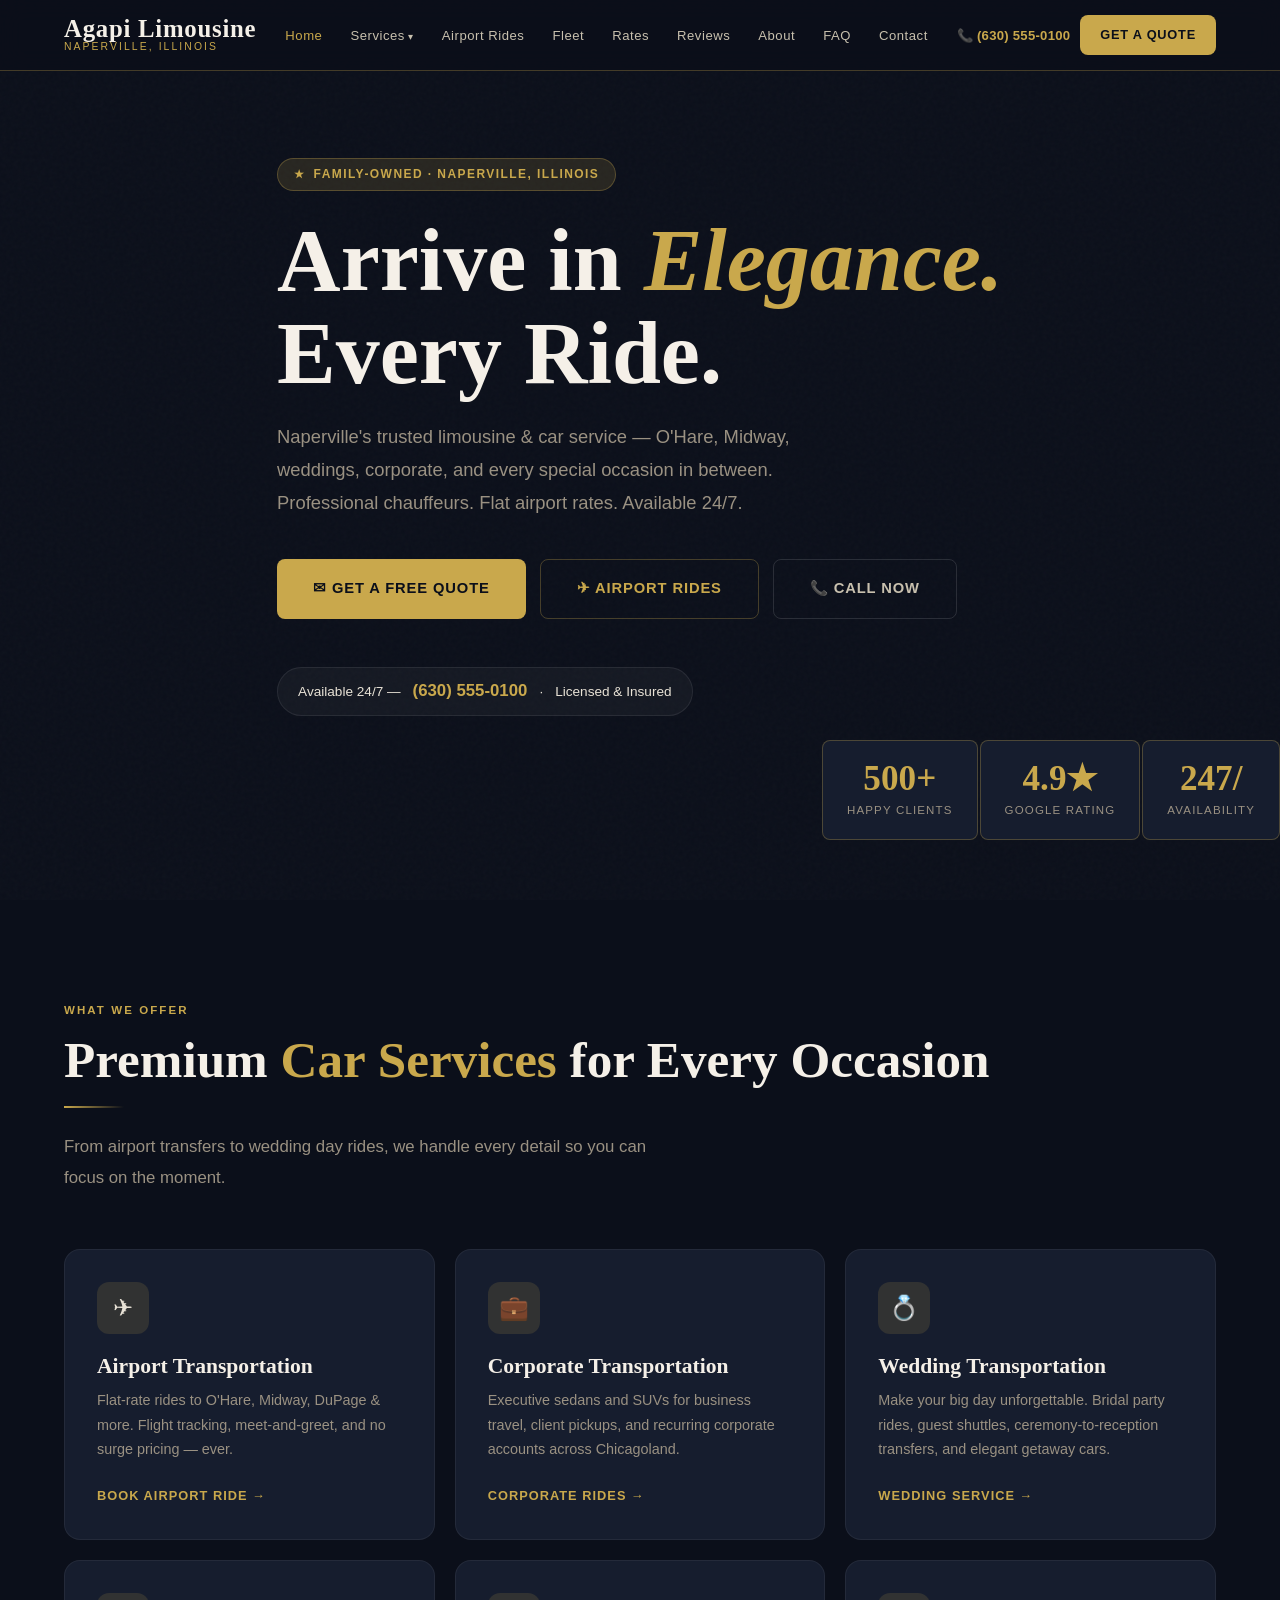
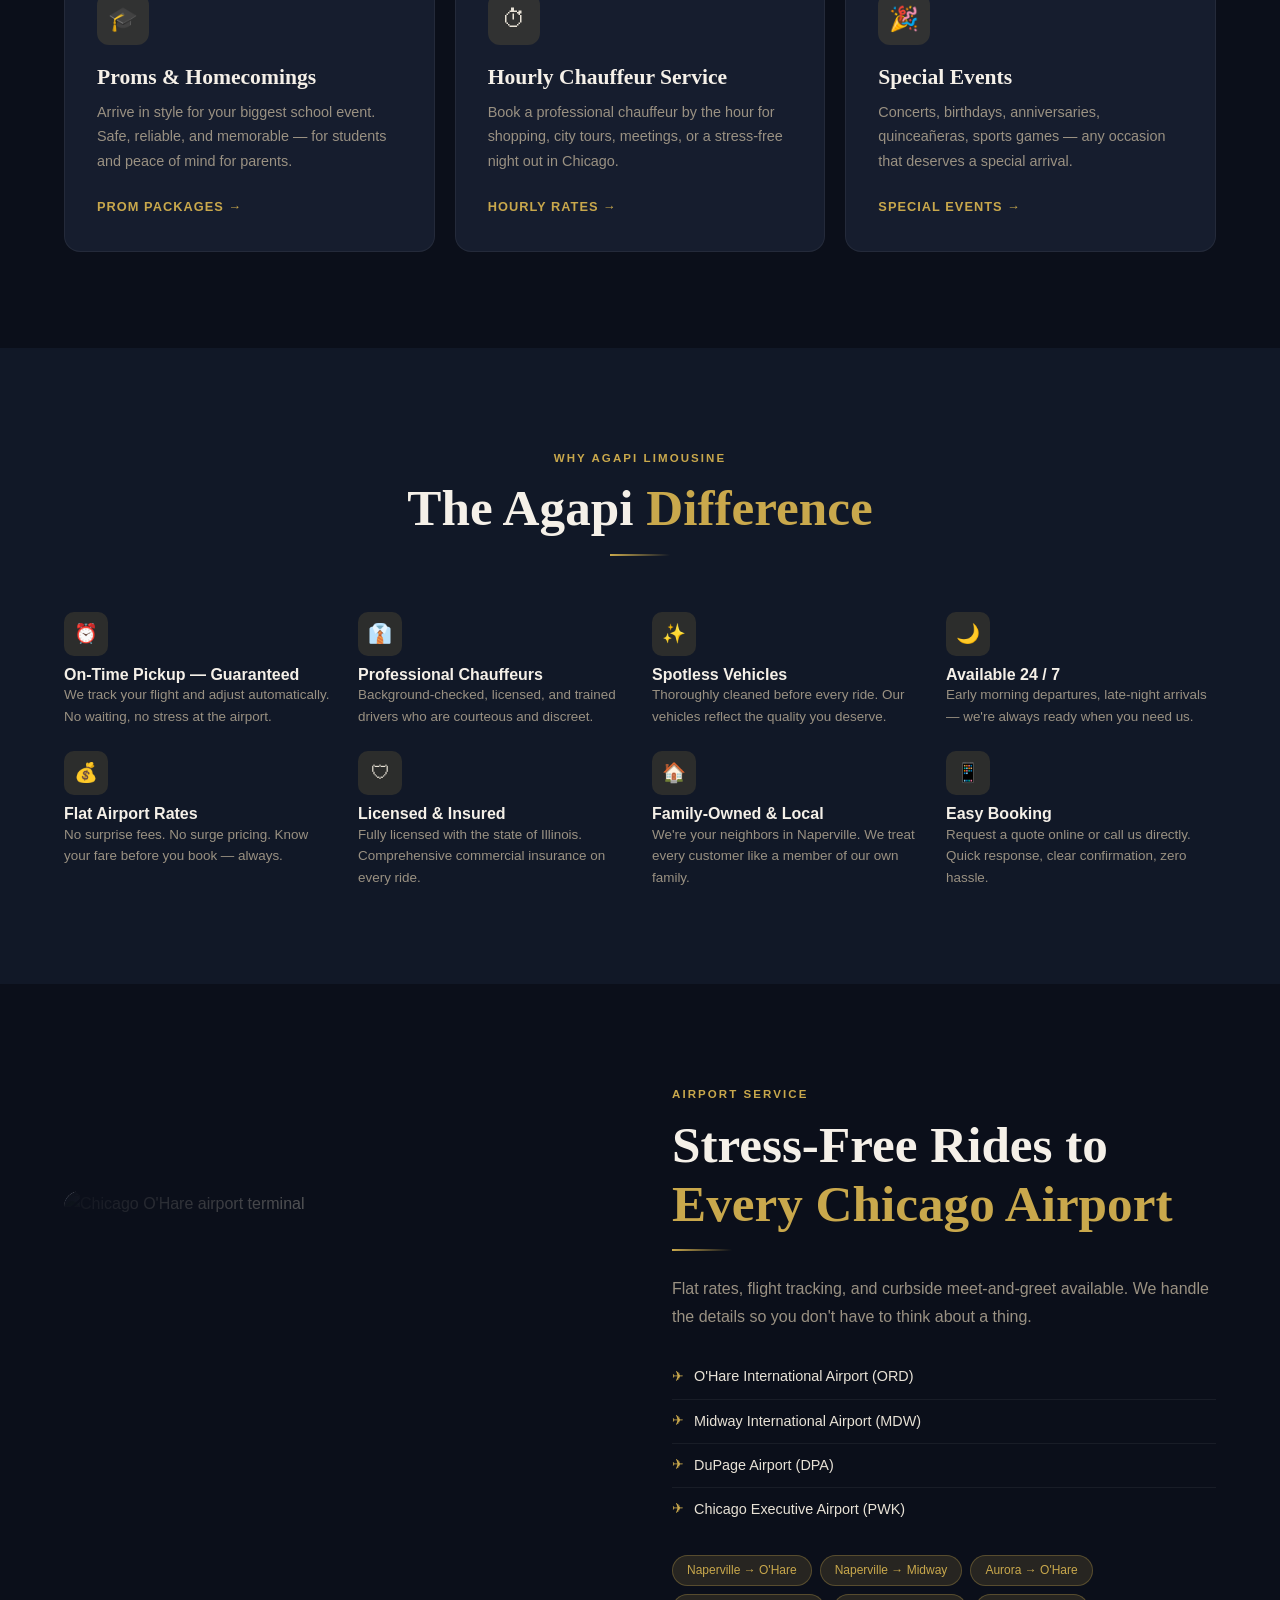
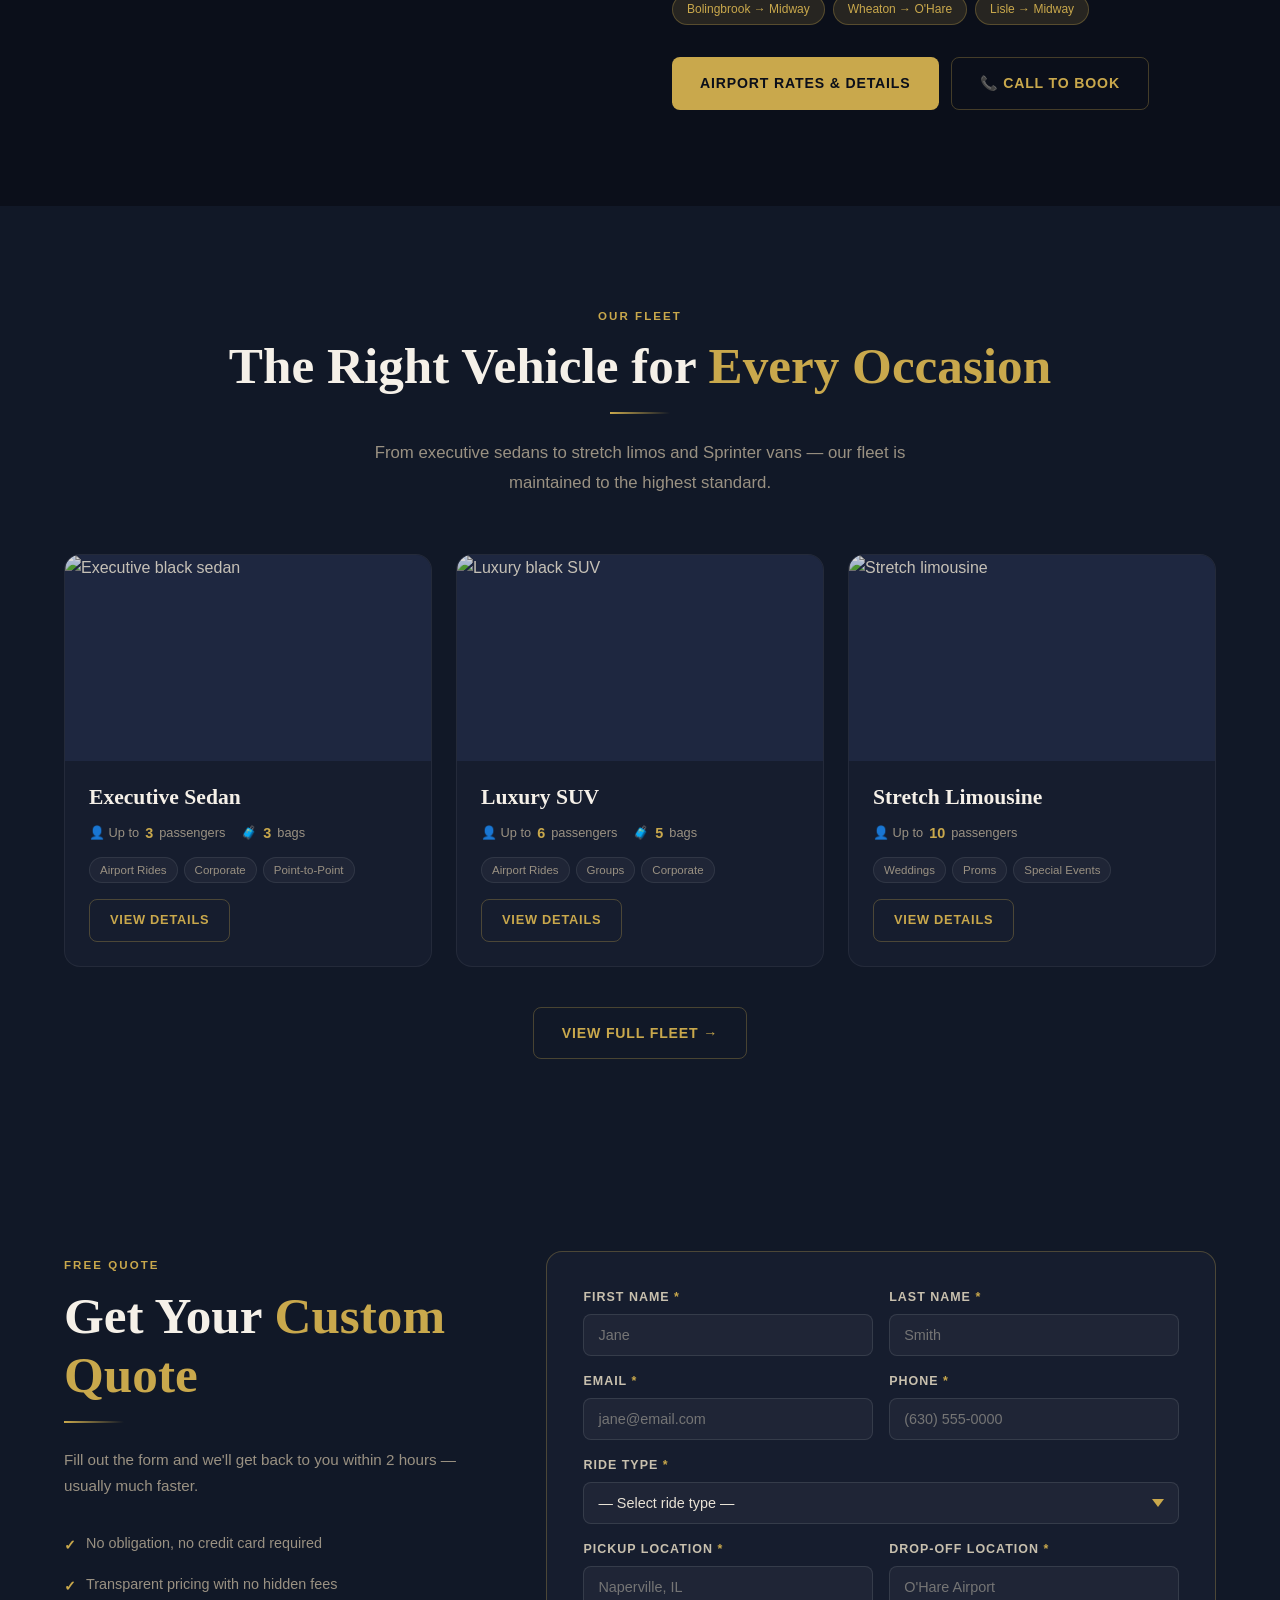
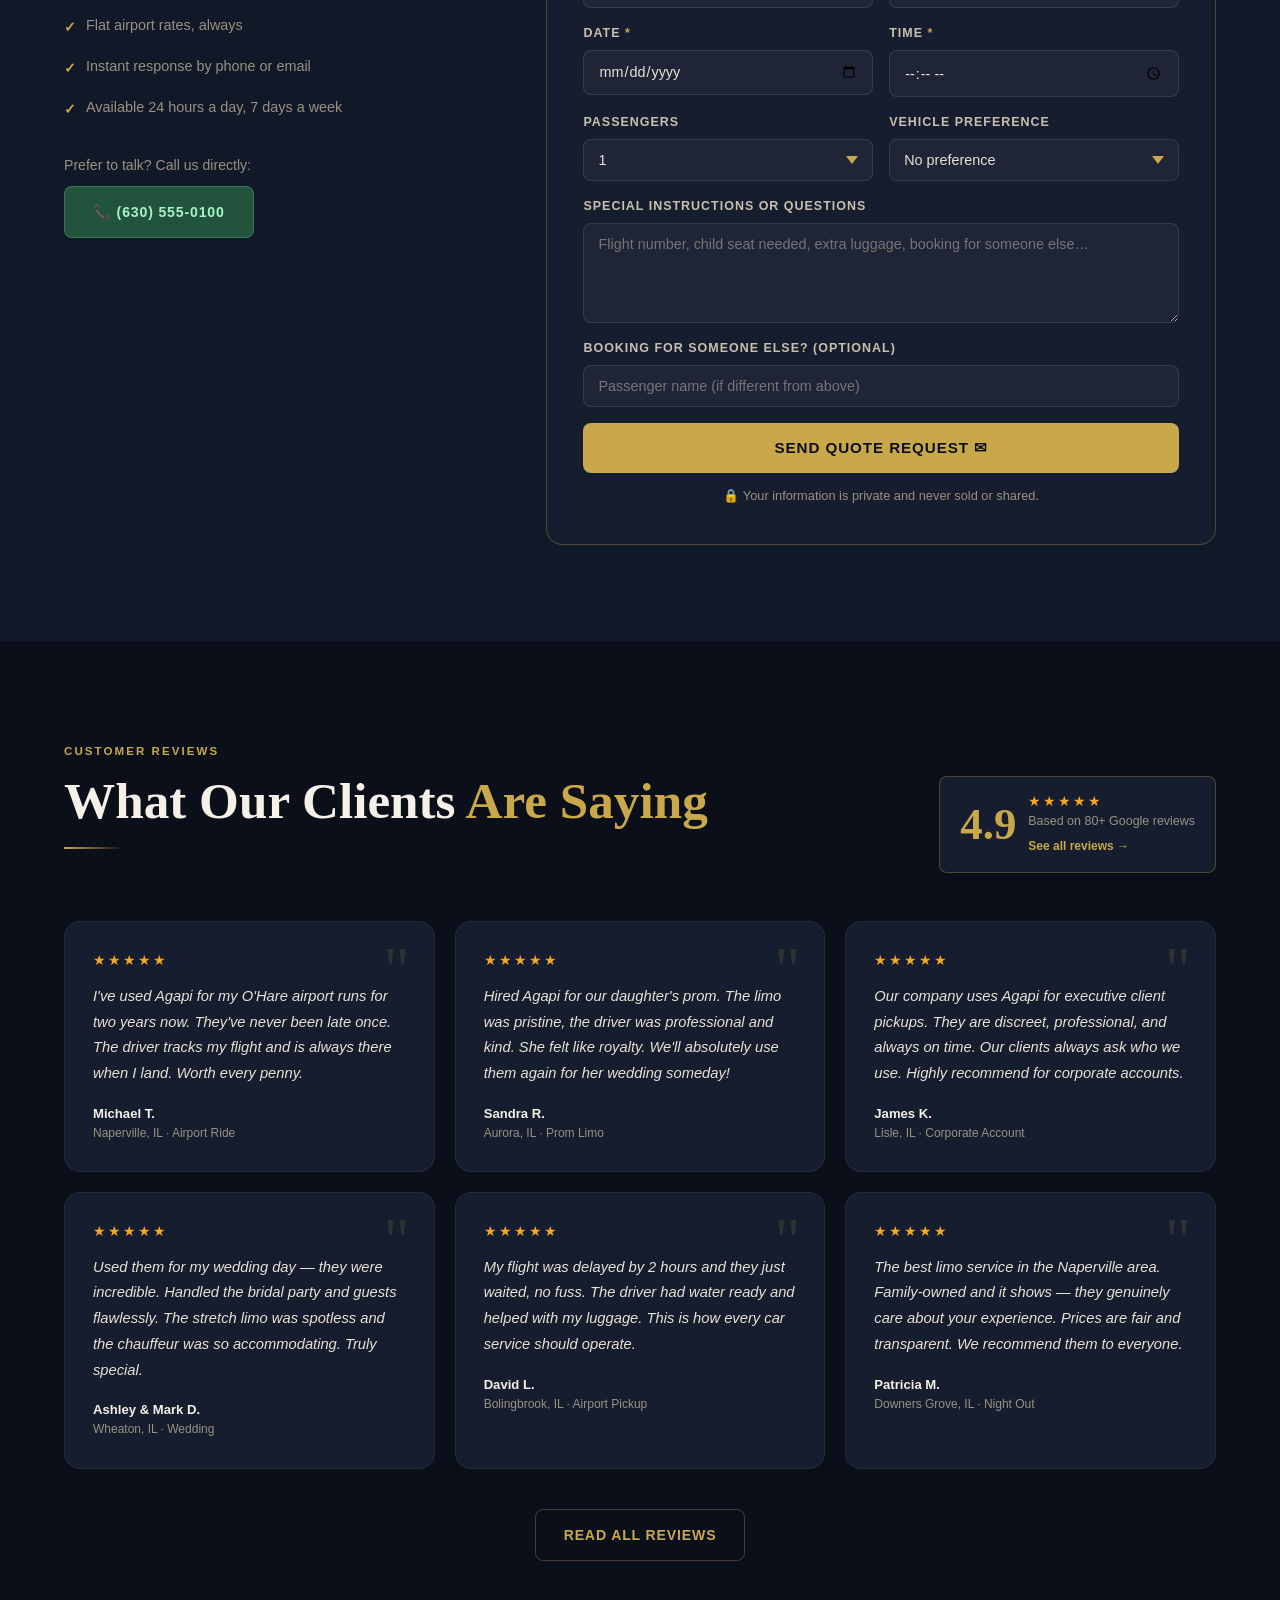
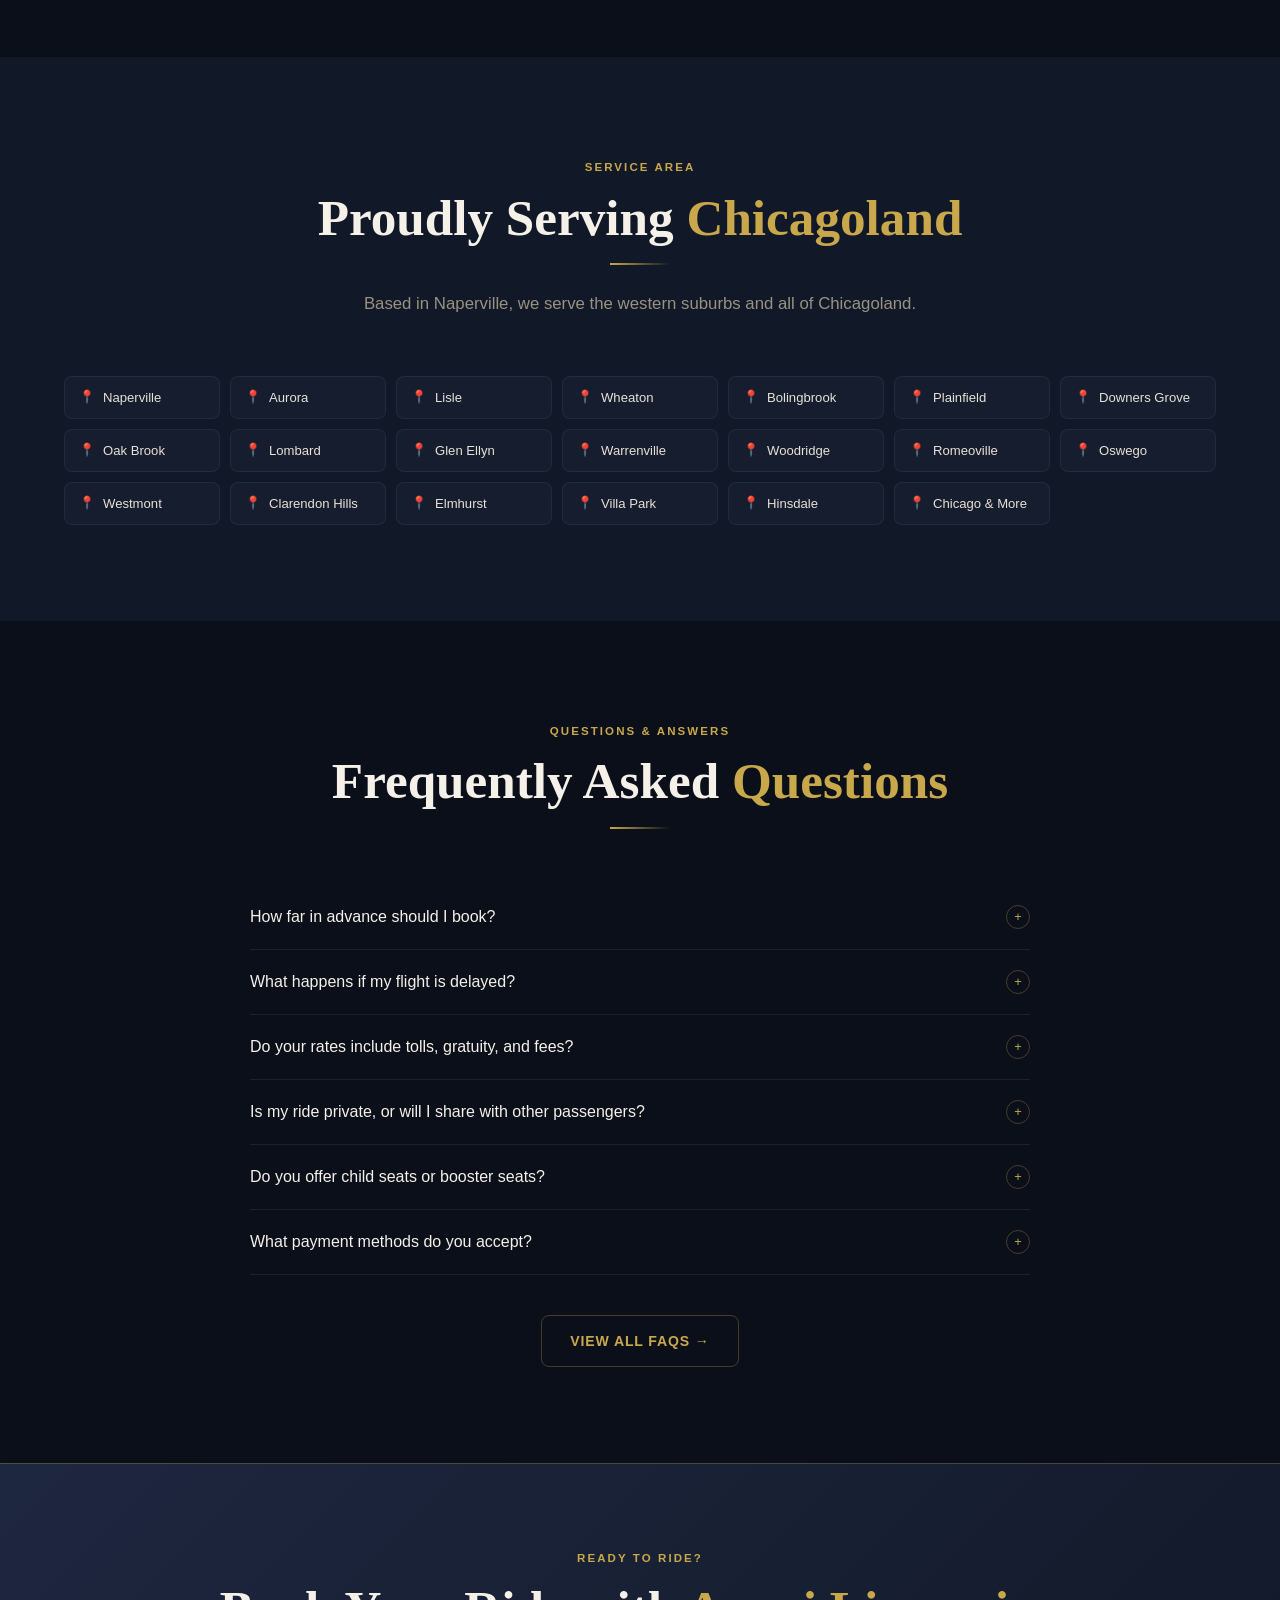
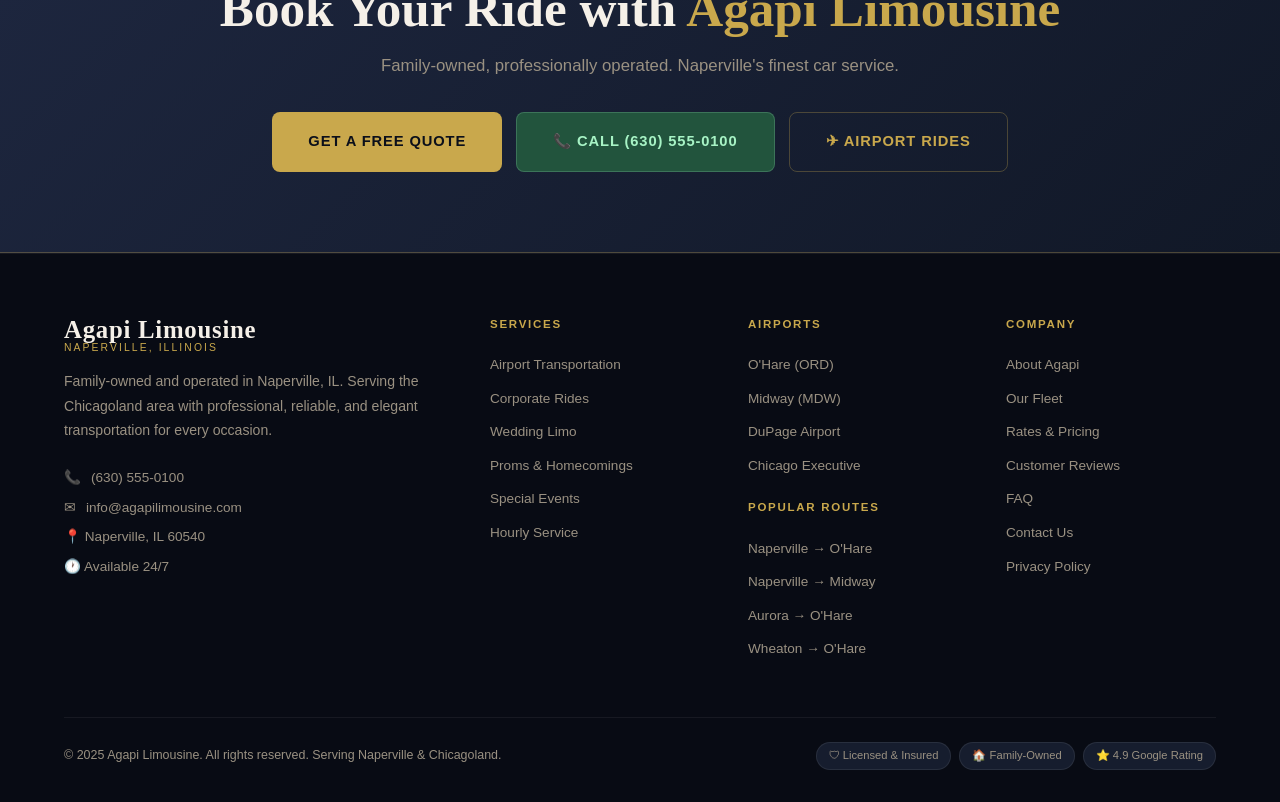
==== commit 829a6bef: "Update index.html" ====
--- a/index.html
+++ b/index.html
@@ -7,7 +7,7 @@
   <meta name="description" content="Agapi Limousine — Naperville's trusted family-owned car service. Airport rides, corporate transportation, weddings, proms &amp; more. Flat airport rates to O'Hare &amp; Midway. Call 24/7.">
   <meta name="keywords" content="Naperville limo service, Naperville car service, airport transportation Naperville, O'Hare limo, Midway limo, Chicago limousine, wedding limo, corporate car service">
   <link rel="canonical" href="https://agapilimousine.com/">
-  <link rel="stylesheet" href="css/styles.css">
+  <link rel="stylesheet" href="styles.css">
   <!-- Favicon placeholder -->
   <link rel="icon" type="image/svg+xml" href="data:image/svg+xml,<svg xmlns='http://www.w3.org/2000/svg' viewBox='0 0 100 100'><text y='.9em' font-size='90'>🚘</text></svg>">
   <!-- Schema.org Local Business -->
@@ -750,6 +750,6 @@
   <a href="#quote" class="btn btn-gold" style="flex:1; justify-content:center;">Get Quote</a>
 </div>
 
-<script src="js/main.js"></script>
+<script src="main.js"></script>
 </body>
 </html>
--- a/styles.css
+++ b/styles.css
@@ -0,0 +1,901 @@
+/* =========================================
+   AGAPI LIMOUSINE — Main Stylesheet
+   Aesthetic: Refined Luxury + Family Warmth
+   Fonts: Cormorant Garamond (display) + DM Sans (body)
+   ========================================= */
+
+@import url('https://fonts.googleapis.com/css2?family=Cormorant+Garamond:ital,wght@0,300;0,400;0,500;0,600;0,700;1,400;1,600&family=DM+Sans:wght@300;400;500;600&display=swap');
+
+/* ─── CSS Variables ─── */
+:root {
+  --gold:        #c9a84c;
+  --gold-light:  #e0c06b;
+  --gold-dim:    rgba(201,168,76,0.15);
+  --gold-border: rgba(201,168,76,0.3);
+  --navy:        #0b0f1a;
+  --navy-mid:    #111827;
+  --navy-card:   #161d2e;
+  --navy-light:  #1e2740;
+  --cream:       #f5f0e8;
+  --cream-dim:   #c8c0ae;
+  --white:       #ffffff;
+  --text:        #e8e2d6;
+  --text-muted:  #9a9182;
+  --red:         #c04444;
+
+  --font-display: 'Cormorant Garamond', Georgia, serif;
+  --font-body:    'DM Sans', sans-serif;
+
+  --radius:  8px;
+  --radius-lg: 16px;
+  --shadow:  0 4px 24px rgba(0,0,0,0.4);
+  --shadow-gold: 0 0 40px rgba(201,168,76,0.12);
+
+  --transition: 0.3s ease;
+  --container: 1200px;
+}
+
+/* ─── Reset ─── */
+*, *::before, *::after { box-sizing: border-box; margin: 0; padding: 0; }
+html { scroll-behavior: smooth; font-size: 16px; }
+body {
+  font-family: var(--font-body);
+  background: var(--navy);
+  color: var(--text);
+  line-height: 1.6;
+  -webkit-font-smoothing: antialiased;
+}
+img { max-width: 100%; height: auto; display: block; }
+a { color: inherit; text-decoration: none; }
+ul { list-style: none; }
+button { cursor: pointer; border: none; background: none; font-family: var(--font-body); }
+
+/* ─── Container ─── */
+.container {
+  max-width: var(--container);
+  margin: 0 auto;
+  padding: 0 24px;
+}
+
+/* ─── Typography ─── */
+h1, h2, h3, h4, h5 {
+  font-family: var(--font-display);
+  font-weight: 600;
+  line-height: 1.15;
+  color: var(--cream);
+}
+h1 { font-size: clamp(2.8rem, 6vw, 5rem); }
+h2 { font-size: clamp(2rem, 4vw, 3.2rem); }
+h3 { font-size: clamp(1.4rem, 2.5vw, 1.9rem); }
+h4 { font-size: 1.2rem; }
+p  { font-size: 1rem; line-height: 1.75; color: var(--text); }
+
+.gold        { color: var(--gold); }
+.section-eyebrow {
+  display: inline-block;
+  font-family: var(--font-body);
+  font-size: 0.72rem;
+  font-weight: 600;
+  letter-spacing: 0.18em;
+  text-transform: uppercase;
+  color: var(--gold);
+  margin-bottom: 0.75rem;
+}
+.section-title { margin-bottom: 1rem; }
+.section-subtitle {
+  font-size: 1.05rem;
+  color: var(--text-muted);
+  max-width: 600px;
+  line-height: 1.8;
+}
+
+/* ─── Divider ─── */
+.gold-divider {
+  width: 60px; height: 2px;
+  background: linear-gradient(90deg, var(--gold), transparent);
+  margin: 1rem 0 1.5rem;
+}
+.gold-divider.center { margin: 1rem auto 1.5rem; }
+
+/* ─── Buttons ─── */
+.btn {
+  display: inline-flex;
+  align-items: center;
+  gap: 8px;
+  padding: 14px 28px;
+  border-radius: var(--radius);
+  font-family: var(--font-body);
+  font-size: 0.88rem;
+  font-weight: 600;
+  letter-spacing: 0.06em;
+  text-transform: uppercase;
+  transition: all var(--transition);
+  white-space: nowrap;
+}
+.btn-gold {
+  background: var(--gold);
+  color: var(--navy);
+}
+.btn-gold:hover { background: var(--gold-light); transform: translateY(-2px); box-shadow: 0 8px 24px rgba(201,168,76,0.35); }
+.btn-outline {
+  border: 1.5px solid var(--gold-border);
+  color: var(--gold);
+  background: transparent;
+}
+.btn-outline:hover { background: var(--gold-dim); border-color: var(--gold); }
+.btn-ghost {
+  color: var(--cream-dim);
+  border: 1.5px solid rgba(255,255,255,0.12);
+}
+.btn-ghost:hover { background: rgba(255,255,255,0.06); color: var(--white); }
+.btn-lg { padding: 17px 36px; font-size: 0.92rem; }
+.btn-sm { padding: 10px 20px; font-size: 0.8rem; }
+.btn-call {
+  background: #22543d;
+  color: #a7f3c5;
+  border: 1px solid rgba(167,243,197,0.2);
+}
+.btn-call:hover { background: #276749; transform: translateY(-2px); }
+
+/* ─── NAV ─── */
+.site-header {
+  position: fixed;
+  top: 0; left: 0; right: 0;
+  z-index: 1000;
+  background: rgba(11,15,26,0.92);
+  backdrop-filter: blur(12px);
+  border-bottom: 1px solid var(--gold-border);
+  transition: background var(--transition);
+}
+.nav-inner {
+  display: flex;
+  align-items: center;
+  justify-content: space-between;
+  height: 70px;
+}
+.nav-logo {
+  display: flex;
+  flex-direction: column;
+  line-height: 1;
+}
+.nav-logo-name {
+  font-family: var(--font-display);
+  font-size: 1.55rem;
+  font-weight: 700;
+  color: var(--cream);
+  letter-spacing: 0.03em;
+}
+.nav-logo-sub {
+  font-size: 0.65rem;
+  letter-spacing: 0.2em;
+  text-transform: uppercase;
+  color: var(--gold);
+}
+.nav-links {
+  display: flex;
+  align-items: center;
+  gap: 4px;
+}
+.nav-links a {
+  padding: 8px 12px;
+  font-size: 0.82rem;
+  font-weight: 500;
+  letter-spacing: 0.04em;
+  color: var(--cream-dim);
+  border-radius: 6px;
+  transition: color var(--transition);
+  position: relative;
+}
+.nav-links a:hover, .nav-links a.active { color: var(--gold); }
+.nav-links .has-dropdown { position: relative; }
+.nav-links .has-dropdown > a::after { content: ' ▾'; font-size: 0.65rem; }
+.dropdown {
+  position: absolute;
+  top: calc(100% + 8px);
+  left: 0;
+  background: var(--navy-card);
+  border: 1px solid var(--gold-border);
+  border-radius: var(--radius);
+  min-width: 220px;
+  padding: 8px;
+  display: none;
+  box-shadow: var(--shadow);
+  z-index: 100;
+}
+.has-dropdown:hover .dropdown { display: block; }
+.dropdown a {
+  display: block;
+  padding: 9px 14px;
+  font-size: 0.82rem;
+  border-radius: 6px;
+  color: var(--text) !important;
+}
+.dropdown a:hover { background: var(--gold-dim); color: var(--gold) !important; }
+.nav-actions { display: flex; align-items: center; gap: 10px; }
+.nav-phone {
+  font-size: 0.82rem;
+  font-weight: 600;
+  color: var(--gold);
+  letter-spacing: 0.02em;
+}
+.nav-phone:hover { color: var(--gold-light); }
+
+/* Hamburger */
+.hamburger { display: none; flex-direction: column; gap: 5px; padding: 4px; }
+.hamburger span { display: block; width: 24px; height: 2px; background: var(--cream); border-radius: 2px; transition: all var(--transition); }
+.hamburger.open span:nth-child(1) { transform: translateY(7px) rotate(45deg); }
+.hamburger.open span:nth-child(2) { opacity: 0; }
+.hamburger.open span:nth-child(3) { transform: translateY(-7px) rotate(-45deg); }
+
+.mobile-nav {
+  display: none;
+  position: fixed;
+  top: 70px; left: 0; right: 0;
+  background: var(--navy-card);
+  border-bottom: 1px solid var(--gold-border);
+  padding: 16px 24px 24px;
+  z-index: 999;
+  flex-direction: column;
+  gap: 4px;
+}
+.mobile-nav.open { display: flex; }
+.mobile-nav a {
+  padding: 12px 0;
+  font-size: 1rem;
+  font-weight: 500;
+  color: var(--text);
+  border-bottom: 1px solid rgba(255,255,255,0.06);
+}
+.mobile-nav a:last-child { border-bottom: none; }
+.mobile-nav .mobile-cta { margin-top: 16px; display: flex; flex-direction: column; gap: 10px; }
+
+/* ─── HERO ─── */
+.hero {
+  min-height: 100vh;
+  display: flex;
+  align-items: center;
+  position: relative;
+  overflow: hidden;
+  padding-top: 70px;
+}
+.hero-bg {
+  position: absolute;
+  inset: 0;
+  background:
+    linear-gradient(135deg, rgba(11,15,26,0.97) 0%, rgba(11,15,26,0.82) 60%, rgba(11,15,26,0.6) 100%),
+    url('https://images.unsplash.com/photo-1539635278303-d4002c07eae3?w=1600&q=80') center/cover no-repeat;
+}
+.hero-bg::after {
+  content: '';
+  position: absolute;
+  bottom: 0; left: 0; right: 0;
+  height: 180px;
+  background: linear-gradient(to top, var(--navy), transparent);
+}
+.hero-noise {
+  position: absolute;
+  inset: 0;
+  opacity: 0.025;
+  background-image: url("data:image/svg+xml,%3Csvg viewBox='0 0 256 256' xmlns='http://www.w3.org/2000/svg'%3E%3Cfilter id='noise'%3E%3CfeTurbulence type='fractalNoise' baseFrequency='0.9' numOctaves='4' stitchTiles='stitch'/%3E%3C/filter%3E%3Crect width='100%25' height='100%25' filter='url(%23noise)'/%3E%3C/svg%3E");
+  pointer-events: none;
+}
+.hero-content {
+  position: relative;
+  z-index: 2;
+  max-width: 780px;
+  padding: 80px 0;
+}
+.hero-badge {
+  display: inline-flex;
+  align-items: center;
+  gap: 8px;
+  background: var(--gold-dim);
+  border: 1px solid var(--gold-border);
+  border-radius: 100px;
+  padding: 6px 16px;
+  font-size: 0.75rem;
+  font-weight: 600;
+  letter-spacing: 0.12em;
+  text-transform: uppercase;
+  color: var(--gold);
+  margin-bottom: 1.5rem;
+}
+.hero-badge::before { content: '★'; font-size: 0.7rem; }
+.hero h1 {
+  font-size: clamp(3rem, 7vw, 5.5rem);
+  line-height: 1.05;
+  margin-bottom: 1.25rem;
+}
+.hero h1 span { color: var(--gold); font-style: italic; }
+.hero-subtitle {
+  font-size: 1.15rem;
+  color: var(--text-muted);
+  max-width: 540px;
+  margin-bottom: 2.5rem;
+  line-height: 1.8;
+}
+.hero-ctas { display: flex; flex-wrap: wrap; gap: 14px; margin-bottom: 3rem; }
+.hero-phone-bar {
+  display: inline-flex;
+  align-items: center;
+  gap: 12px;
+  background: rgba(255,255,255,0.04);
+  border: 1px solid rgba(255,255,255,0.08);
+  border-radius: 100px;
+  padding: 10px 20px;
+  font-size: 0.85rem;
+}
+.hero-phone-bar strong { color: var(--gold); font-size: 1.05rem; }
+.hero-stats {
+  position: absolute;
+  bottom: 60px; right: 0;
+  display: flex;
+  gap: 2px;
+  z-index: 2;
+}
+.stat-card {
+  background: var(--navy-card);
+  border: 1px solid var(--gold-border);
+  border-radius: var(--radius);
+  padding: 20px 24px;
+  text-align: center;
+  min-width: 110px;
+}
+.stat-card .num {
+  font-family: var(--font-display);
+  font-size: 2.2rem;
+  font-weight: 700;
+  color: var(--gold);
+  line-height: 1;
+}
+.stat-card .label {
+  font-size: 0.72rem;
+  letter-spacing: 0.1em;
+  text-transform: uppercase;
+  color: var(--text-muted);
+  margin-top: 4px;
+}
+
+/* ─── SECTIONS ─── */
+section { padding: 96px 0; }
+.section-header { margin-bottom: 3.5rem; }
+.section-header.center { text-align: center; }
+.section-header.center .section-subtitle { margin: 0 auto; }
+
+/* ─── SERVICE CARDS ─── */
+.services-grid {
+  display: grid;
+  grid-template-columns: repeat(auto-fill, minmax(300px, 1fr));
+  gap: 20px;
+}
+.service-card {
+  background: var(--navy-card);
+  border: 1px solid rgba(255,255,255,0.06);
+  border-radius: var(--radius-lg);
+  padding: 32px;
+  transition: all var(--transition);
+  position: relative;
+  overflow: hidden;
+}
+.service-card::before {
+  content: '';
+  position: absolute;
+  inset: 0;
+  background: linear-gradient(135deg, var(--gold-dim) 0%, transparent 60%);
+  opacity: 0;
+  transition: opacity var(--transition);
+  border-radius: inherit;
+}
+.service-card:hover { border-color: var(--gold-border); transform: translateY(-4px); box-shadow: var(--shadow-gold); }
+.service-card:hover::before { opacity: 1; }
+.service-icon {
+  width: 52px; height: 52px;
+  background: var(--gold-dim);
+  border-radius: 12px;
+  display: flex;
+  align-items: center;
+  justify-content: center;
+  font-size: 1.5rem;
+  margin-bottom: 1.25rem;
+  position: relative;
+}
+.service-card h3 { font-size: 1.35rem; margin-bottom: 0.6rem; }
+.service-card p { font-size: 0.9rem; color: var(--text-muted); margin-bottom: 1.25rem; line-height: 1.7; }
+.service-link {
+  font-size: 0.8rem;
+  font-weight: 600;
+  letter-spacing: 0.08em;
+  text-transform: uppercase;
+  color: var(--gold);
+  display: inline-flex;
+  align-items: center;
+  gap: 6px;
+  transition: gap var(--transition);
+}
+.service-link:hover { gap: 10px; }
+
+/* ─── TRUST SECTION ─── */
+.trust-section { background: var(--navy-mid); }
+.trust-grid {
+  display: grid;
+  grid-template-columns: repeat(auto-fill, minmax(220px, 1fr));
+  gap: 24px;
+}
+.trust-item {
+  display: flex;
+  flex-direction: column;
+  align-items: flex-start;
+  gap: 10px;
+}
+.trust-icon {
+  width: 44px; height: 44px;
+  background: var(--gold-dim);
+  border-radius: 10px;
+  display: flex; align-items: center; justify-content: center;
+  font-size: 1.2rem;
+  flex-shrink: 0;
+}
+.trust-item h4 { font-size: 1rem; color: var(--cream); font-family: var(--font-body); font-weight: 600; }
+.trust-item p  { font-size: 0.84rem; color: var(--text-muted); line-height: 1.6; }
+
+/* ─── AIRPORT HIGHLIGHT ─── */
+.airport-split {
+  display: grid;
+  grid-template-columns: 1fr 1fr;
+  gap: 64px;
+  align-items: center;
+}
+.airport-visual {
+  position: relative;
+  border-radius: var(--radius-lg);
+  overflow: hidden;
+  aspect-ratio: 4/3;
+}
+.airport-visual img {
+  width: 100%; height: 100%;
+  object-fit: cover;
+  filter: brightness(0.75);
+}
+.airport-visual-overlay {
+  position: absolute;
+  inset: 0;
+  background: linear-gradient(135deg, var(--navy) 0%, transparent 60%);
+}
+.airports-list { margin: 1.5rem 0; }
+.airports-list li {
+  display: flex;
+  align-items: center;
+  gap: 10px;
+  padding: 10px 0;
+  border-bottom: 1px solid rgba(255,255,255,0.06);
+  font-size: 0.9rem;
+  color: var(--text);
+}
+.airports-list li:last-child { border-bottom: none; }
+.airports-list li::before { content: '✈'; color: var(--gold); font-size: 0.85rem; }
+.route-chips { display: flex; flex-wrap: wrap; gap: 8px; margin-top: 1.5rem; }
+.route-chip {
+  background: var(--gold-dim);
+  border: 1px solid var(--gold-border);
+  border-radius: 100px;
+  padding: 5px 14px;
+  font-size: 0.75rem;
+  color: var(--gold);
+  font-weight: 500;
+}
+
+/* ─── REVIEWS ─── */
+.reviews-grid {
+  display: grid;
+  grid-template-columns: repeat(auto-fill, minmax(300px, 1fr));
+  gap: 20px;
+}
+.review-card {
+  background: var(--navy-card);
+  border: 1px solid rgba(255,255,255,0.06);
+  border-radius: var(--radius-lg);
+  padding: 28px;
+  position: relative;
+}
+.review-card::before {
+  content: '"';
+  position: absolute;
+  top: 16px; right: 24px;
+  font-family: var(--font-display);
+  font-size: 4rem;
+  color: var(--gold-dim);
+  line-height: 1;
+}
+.stars { color: #f5a623; font-size: 0.85rem; letter-spacing: 2px; margin-bottom: 0.75rem; }
+.review-text { font-size: 0.92rem; color: var(--text); line-height: 1.75; margin-bottom: 1rem; font-style: italic; }
+.reviewer-name { font-size: 0.82rem; font-weight: 600; color: var(--cream); }
+.reviewer-meta { font-size: 0.75rem; color: var(--text-muted); }
+.reviews-header-bar {
+  display: flex;
+  justify-content: space-between;
+  align-items: flex-end;
+  margin-bottom: 3rem;
+  flex-wrap: wrap;
+  gap: 1rem;
+}
+.rating-badge {
+  display: flex;
+  align-items: center;
+  gap: 12px;
+  background: var(--navy-card);
+  border: 1px solid var(--gold-border);
+  border-radius: var(--radius);
+  padding: 14px 20px;
+}
+.rating-score { font-family: var(--font-display); font-size: 2.8rem; font-weight: 700; color: var(--gold); line-height: 1; }
+.rating-stars { color: #f5a623; font-size: 0.85rem; letter-spacing: 2px; }
+.rating-count { font-size: 0.78rem; color: var(--text-muted); }
+
+/* ─── FLEET ─── */
+.fleet-grid {
+  display: grid;
+  grid-template-columns: repeat(auto-fill, minmax(320px, 1fr));
+  gap: 24px;
+}
+.fleet-card {
+  background: var(--navy-card);
+  border: 1px solid rgba(255,255,255,0.06);
+  border-radius: var(--radius-lg);
+  overflow: hidden;
+  transition: all var(--transition);
+}
+.fleet-card:hover { border-color: var(--gold-border); transform: translateY(-4px); }
+.fleet-image {
+  aspect-ratio: 16/9;
+  background: var(--navy-light);
+  position: relative;
+  overflow: hidden;
+}
+.fleet-image img { width: 100%; height: 100%; object-fit: cover; filter: brightness(0.85); }
+.fleet-body { padding: 24px; }
+.fleet-card h3 { font-size: 1.35rem; margin-bottom: 4px; }
+.fleet-capacity {
+  display: flex;
+  gap: 16px;
+  margin: 12px 0;
+}
+.fleet-cap-item {
+  display: flex;
+  align-items: center;
+  gap: 6px;
+  font-size: 0.8rem;
+  color: var(--text-muted);
+}
+.fleet-cap-item span { color: var(--gold); font-weight: 600; font-size: 0.9rem; }
+.fleet-uses { display: flex; flex-wrap: wrap; gap: 6px; margin: 12px 0 16px; }
+.fleet-use-tag {
+  background: rgba(255,255,255,0.04);
+  border: 1px solid rgba(255,255,255,0.08);
+  border-radius: 100px;
+  padding: 3px 10px;
+  font-size: 0.72rem;
+  color: var(--text-muted);
+}
+
+/* ─── QUOTE FORM ─── */
+.quote-section { background: var(--navy-mid); }
+.quote-inner {
+  display: grid;
+  grid-template-columns: 1fr 1.6fr;
+  gap: 64px;
+  align-items: start;
+}
+.quote-info h2 { margin-bottom: 1rem; }
+.quote-bullets { margin: 1.5rem 0; }
+.quote-bullets li {
+  display: flex;
+  align-items: flex-start;
+  gap: 10px;
+  padding: 8px 0;
+  font-size: 0.9rem;
+  color: var(--text-muted);
+}
+.quote-bullets li::before { content: '✓'; color: var(--gold); font-weight: 700; flex-shrink: 0; margin-top: 2px; }
+.form-card {
+  background: var(--navy-card);
+  border: 1px solid var(--gold-border);
+  border-radius: var(--radius-lg);
+  padding: 36px;
+}
+.form-grid { display: grid; grid-template-columns: 1fr 1fr; gap: 16px; }
+.form-group { display: flex; flex-direction: column; gap: 6px; }
+.form-group.full { grid-column: 1 / -1; }
+.form-group label { font-size: 0.78rem; font-weight: 600; letter-spacing: 0.08em; text-transform: uppercase; color: var(--cream-dim); }
+.form-group input,
+.form-group select,
+.form-group textarea {
+  background: rgba(255,255,255,0.04);
+  border: 1px solid rgba(255,255,255,0.1);
+  border-radius: var(--radius);
+  padding: 12px 14px;
+  font-family: var(--font-body);
+  font-size: 0.9rem;
+  color: var(--text);
+  transition: border-color var(--transition);
+  width: 100%;
+}
+.form-group input:focus,
+.form-group select:focus,
+.form-group textarea:focus {
+  outline: none;
+  border-color: var(--gold);
+  background: rgba(201,168,76,0.04);
+}
+.form-group select { appearance: none; background-image: url("data:image/svg+xml,%3Csvg xmlns='http://www.w3.org/2000/svg' width='12' height='8' viewBox='0 0 12 8'%3E%3Cpath fill='%23c9a84c' d='M6 8L0 0h12z'/%3E%3C/svg%3E"); background-repeat: no-repeat; background-position: right 14px center; padding-right: 36px; }
+.form-group select option { background: var(--navy-card); color: var(--text); }
+.form-group textarea { resize: vertical; min-height: 100px; }
+.form-required { color: var(--gold); }
+.form-note { font-size: 0.8rem; color: var(--text-muted); text-align: center; margin-top: 12px; }
+.form-success {
+  display: none;
+  background: rgba(34,84,61,0.3);
+  border: 1px solid rgba(167,243,197,0.2);
+  border-radius: var(--radius);
+  padding: 16px;
+  text-align: center;
+  font-size: 0.9rem;
+  color: #a7f3c5;
+}
+
+/* ─── FAQ ─── */
+.faq-list { max-width: 780px; margin: 0 auto; }
+.faq-item {
+  border-bottom: 1px solid rgba(255,255,255,0.07);
+}
+.faq-question {
+  width: 100%;
+  display: flex;
+  justify-content: space-between;
+  align-items: center;
+  padding: 20px 0;
+  font-family: var(--font-body);
+  font-size: 1rem;
+  font-weight: 500;
+  color: var(--cream);
+  text-align: left;
+  cursor: pointer;
+  gap: 16px;
+  transition: color var(--transition);
+}
+.faq-question:hover { color: var(--gold); }
+.faq-icon {
+  width: 24px; height: 24px;
+  border: 1.5px solid var(--gold-border);
+  border-radius: 50%;
+  display: flex; align-items: center; justify-content: center;
+  flex-shrink: 0;
+  color: var(--gold);
+  font-size: 0.8rem;
+  transition: transform var(--transition), background var(--transition);
+}
+.faq-item.open .faq-icon { transform: rotate(45deg); background: var(--gold-dim); }
+.faq-answer {
+  max-height: 0;
+  overflow: hidden;
+  transition: max-height 0.4s ease;
+}
+.faq-answer-inner {
+  padding-bottom: 20px;
+  font-size: 0.92rem;
+  color: var(--text-muted);
+  line-height: 1.8;
+}
+
+/* ─── SERVICE AREA ─── */
+.area-section { background: var(--navy-mid); }
+.area-grid {
+  display: grid;
+  grid-template-columns: repeat(auto-fill, minmax(150px, 1fr));
+  gap: 10px;
+  margin-top: 2rem;
+}
+.area-chip {
+  background: var(--navy-card);
+  border: 1px solid rgba(255,255,255,0.06);
+  border-radius: var(--radius);
+  padding: 10px 14px;
+  font-size: 0.82rem;
+  color: var(--text);
+  display: flex;
+  align-items: center;
+  gap: 8px;
+  transition: border-color var(--transition), color var(--transition);
+}
+.area-chip:hover { border-color: var(--gold-border); color: var(--gold); }
+.area-chip::before { content: '📍'; font-size: 0.8rem; }
+
+/* ─── CTA BANNER ─── */
+.cta-banner {
+  background: linear-gradient(135deg, var(--navy-light) 0%, var(--navy-mid) 100%);
+  border-top: 1px solid var(--gold-border);
+  border-bottom: 1px solid var(--gold-border);
+  text-align: center;
+  padding: 80px 0;
+}
+.cta-banner h2 { margin-bottom: 0.75rem; }
+.cta-banner p { color: var(--text-muted); margin-bottom: 2rem; font-size: 1.05rem; }
+.cta-banner-btns { display: flex; flex-wrap: wrap; justify-content: center; gap: 14px; }
+
+/* ─── FOOTER ─── */
+.site-footer {
+  background: #080b14;
+  border-top: 1px solid rgba(255,255,255,0.06);
+  padding: 64px 0 32px;
+}
+.footer-grid {
+  display: grid;
+  grid-template-columns: 1.8fr 1fr 1fr 1fr;
+  gap: 48px;
+  margin-bottom: 48px;
+}
+.footer-brand p { font-size: 0.88rem; color: var(--text-muted); line-height: 1.75; margin: 1rem 0 1.5rem; }
+.footer-contact-item {
+  display: flex;
+  align-items: center;
+  gap: 10px;
+  font-size: 0.85rem;
+  color: var(--text-muted);
+  margin-bottom: 8px;
+}
+.footer-contact-item a:hover { color: var(--gold); }
+.footer-col h5 {
+  font-family: var(--font-body);
+  font-size: 0.72rem;
+  font-weight: 700;
+  letter-spacing: 0.15em;
+  text-transform: uppercase;
+  color: var(--gold);
+  margin-bottom: 1.25rem;
+}
+.footer-col ul li { margin-bottom: 8px; }
+.footer-col ul li a { font-size: 0.85rem; color: var(--text-muted); transition: color var(--transition); }
+.footer-col ul li a:hover { color: var(--cream); }
+.footer-bottom {
+  border-top: 1px solid rgba(255,255,255,0.06);
+  padding-top: 24px;
+  display: flex;
+  justify-content: space-between;
+  align-items: center;
+  flex-wrap: wrap;
+  gap: 12px;
+}
+.footer-bottom p { font-size: 0.78rem; color: var(--text-muted); }
+.footer-badges { display: flex; gap: 8px; flex-wrap: wrap; }
+.badge {
+  background: var(--navy-card);
+  border: 1px solid rgba(255,255,255,0.08);
+  border-radius: 100px;
+  padding: 4px 12px;
+  font-size: 0.7rem;
+  color: var(--text-muted);
+}
+
+/* ─── PAGE HERO (inner pages) ─── */
+.page-hero {
+  background: linear-gradient(180deg, var(--navy-light) 0%, var(--navy) 100%);
+  border-bottom: 1px solid var(--gold-border);
+  padding: 120px 0 64px;
+  text-align: center;
+}
+.page-hero .section-eyebrow { margin-bottom: 0.5rem; }
+.page-hero h1 { font-size: clamp(2.2rem, 5vw, 3.8rem); margin-bottom: 1rem; }
+.page-hero p { font-size: 1.05rem; color: var(--text-muted); max-width: 600px; margin: 0 auto 2rem; }
+.breadcrumb {
+  display: flex;
+  align-items: center;
+  justify-content: center;
+  gap: 8px;
+  font-size: 0.78rem;
+  color: var(--text-muted);
+  margin-bottom: 1.5rem;
+}
+.breadcrumb a:hover { color: var(--gold); }
+.breadcrumb span { color: rgba(255,255,255,0.2); }
+
+/* ─── STEPS ─── */
+.steps-grid {
+  display: grid;
+  grid-template-columns: repeat(auto-fill, minmax(220px, 1fr));
+  gap: 24px;
+}
+.step-card {
+  position: relative;
+  padding: 28px;
+  background: var(--navy-card);
+  border: 1px solid rgba(255,255,255,0.06);
+  border-radius: var(--radius-lg);
+}
+.step-num {
+  font-family: var(--font-display);
+  font-size: 3.5rem;
+  font-weight: 700;
+  color: var(--gold-dim);
+  line-height: 1;
+  margin-bottom: 0.5rem;
+}
+.step-card h4 { font-family: var(--font-body); font-weight: 600; margin-bottom: 0.5rem; color: var(--cream); }
+.step-card p { font-size: 0.85rem; color: var(--text-muted); }
+
+/* ─── RATES TABLE ─── */
+.rates-table { width: 100%; border-collapse: collapse; }
+.rates-table th {
+  font-family: var(--font-body);
+  font-size: 0.72rem;
+  font-weight: 700;
+  letter-spacing: 0.12em;
+  text-transform: uppercase;
+  color: var(--gold);
+  padding: 12px 16px;
+  text-align: left;
+  border-bottom: 1px solid var(--gold-border);
+}
+.rates-table td {
+  padding: 14px 16px;
+  font-size: 0.9rem;
+  color: var(--text);
+  border-bottom: 1px solid rgba(255,255,255,0.05);
+}
+.rates-table tr:last-child td { border-bottom: none; }
+.rates-table tr:hover td { background: rgba(255,255,255,0.02); }
+.price-cell { color: var(--gold); font-weight: 600; font-family: var(--font-display); font-size: 1.1rem; }
+
+/* ─── SCROLL ANIMATIONS ─── */
+.reveal {
+  opacity: 0;
+  transform: translateY(28px);
+  transition: opacity 0.7s ease, transform 0.7s ease;
+}
+.reveal.visible { opacity: 1; transform: none; }
+.reveal-delay-1 { transition-delay: 0.1s; }
+.reveal-delay-2 { transition-delay: 0.2s; }
+.reveal-delay-3 { transition-delay: 0.3s; }
+.reveal-delay-4 { transition-delay: 0.4s; }
+
+/* ─── STICKY PHONE BAR (mobile) ─── */
+.sticky-phone-bar {
+  display: none;
+  position: fixed;
+  bottom: 0; left: 0; right: 0;
+  z-index: 900;
+  background: var(--navy-card);
+  border-top: 1px solid var(--gold-border);
+  padding: 12px 16px;
+  gap: 10px;
+}
+
+/* ─── RESPONSIVE ─── */
+@media (max-width: 1024px) {
+  .footer-grid { grid-template-columns: 1fr 1fr; }
+  .airport-split { grid-template-columns: 1fr; gap: 40px; }
+  .quote-inner { grid-template-columns: 1fr; }
+}
+
+@media (max-width: 768px) {
+  .nav-links, .nav-phone { display: none; }
+  .hamburger { display: flex; }
+  .hero-stats { display: none; }
+  .form-grid { grid-template-columns: 1fr; }
+  .footer-grid { grid-template-columns: 1fr; gap: 32px; }
+  .hero-ctas { flex-direction: column; }
+  .hero-ctas .btn { justify-content: center; }
+  .services-grid { grid-template-columns: 1fr; }
+  section { padding: 64px 0; }
+  .sticky-phone-bar { display: flex; }
+  body { padding-bottom: 68px; }
+  .hero { min-height: 92vh; }
+  .trust-grid { grid-template-columns: 1fr 1fr; }
+  .steps-grid { grid-template-columns: 1fr 1fr; }
+  .reviews-grid { grid-template-columns: 1fr; }
+  .fleet-grid { grid-template-columns: 1fr; }
+}
+
+@media (max-width: 480px) {
+  .trust-grid { grid-template-columns: 1fr; }
+  .steps-grid { grid-template-columns: 1fr; }
+  .area-grid { grid-template-columns: 1fr 1fr; }
+}
